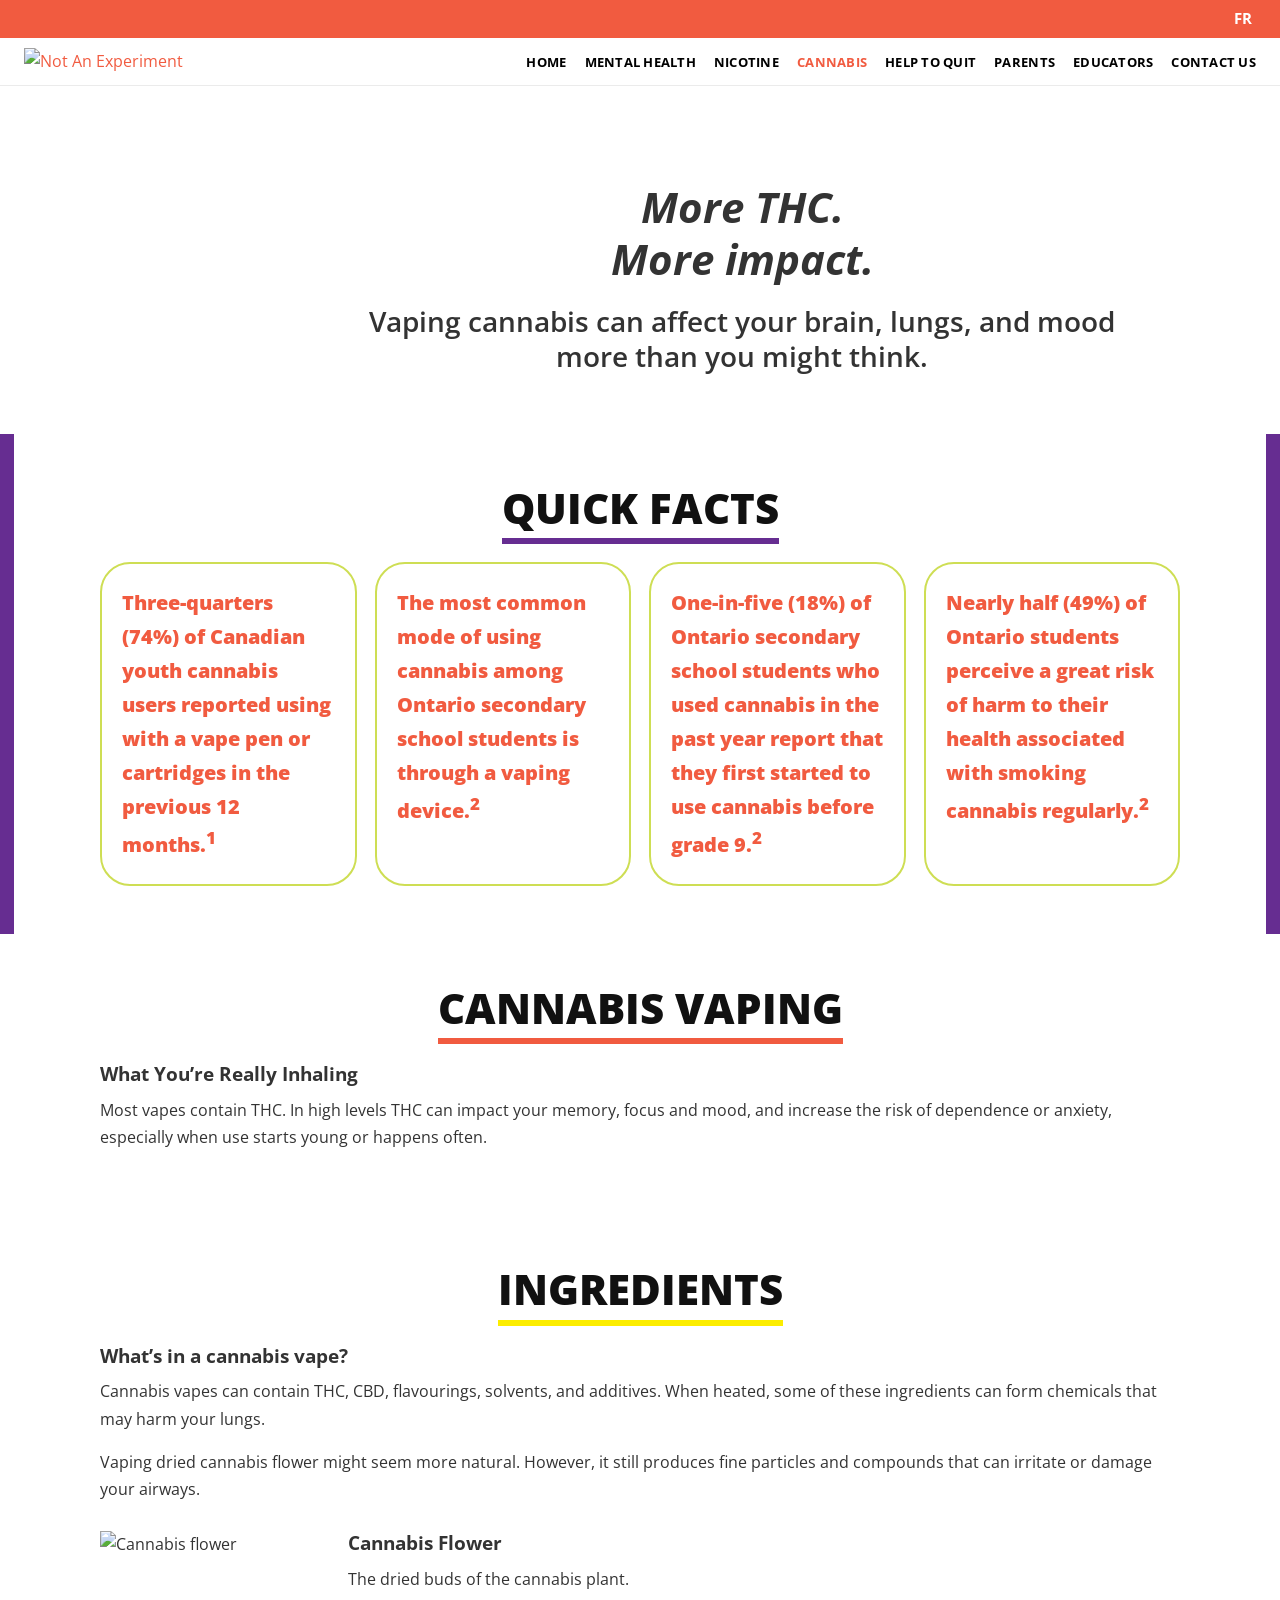
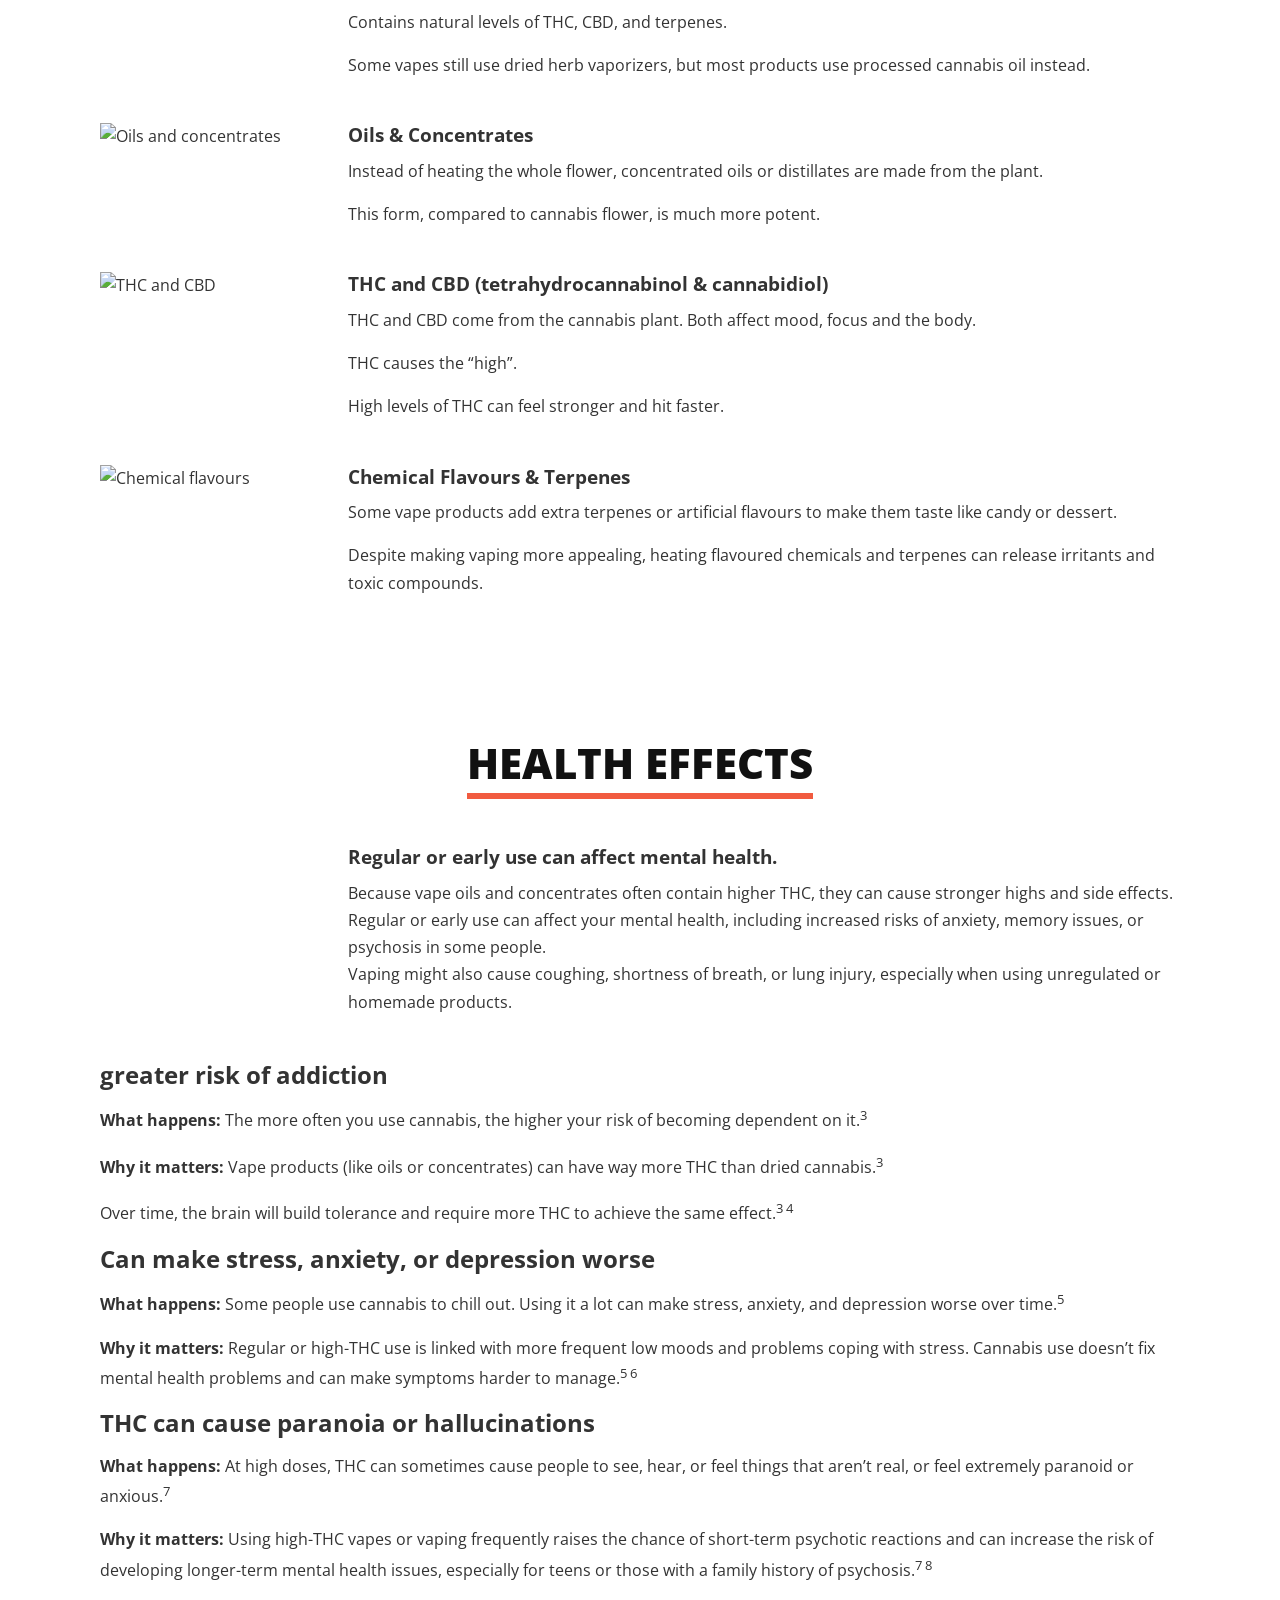
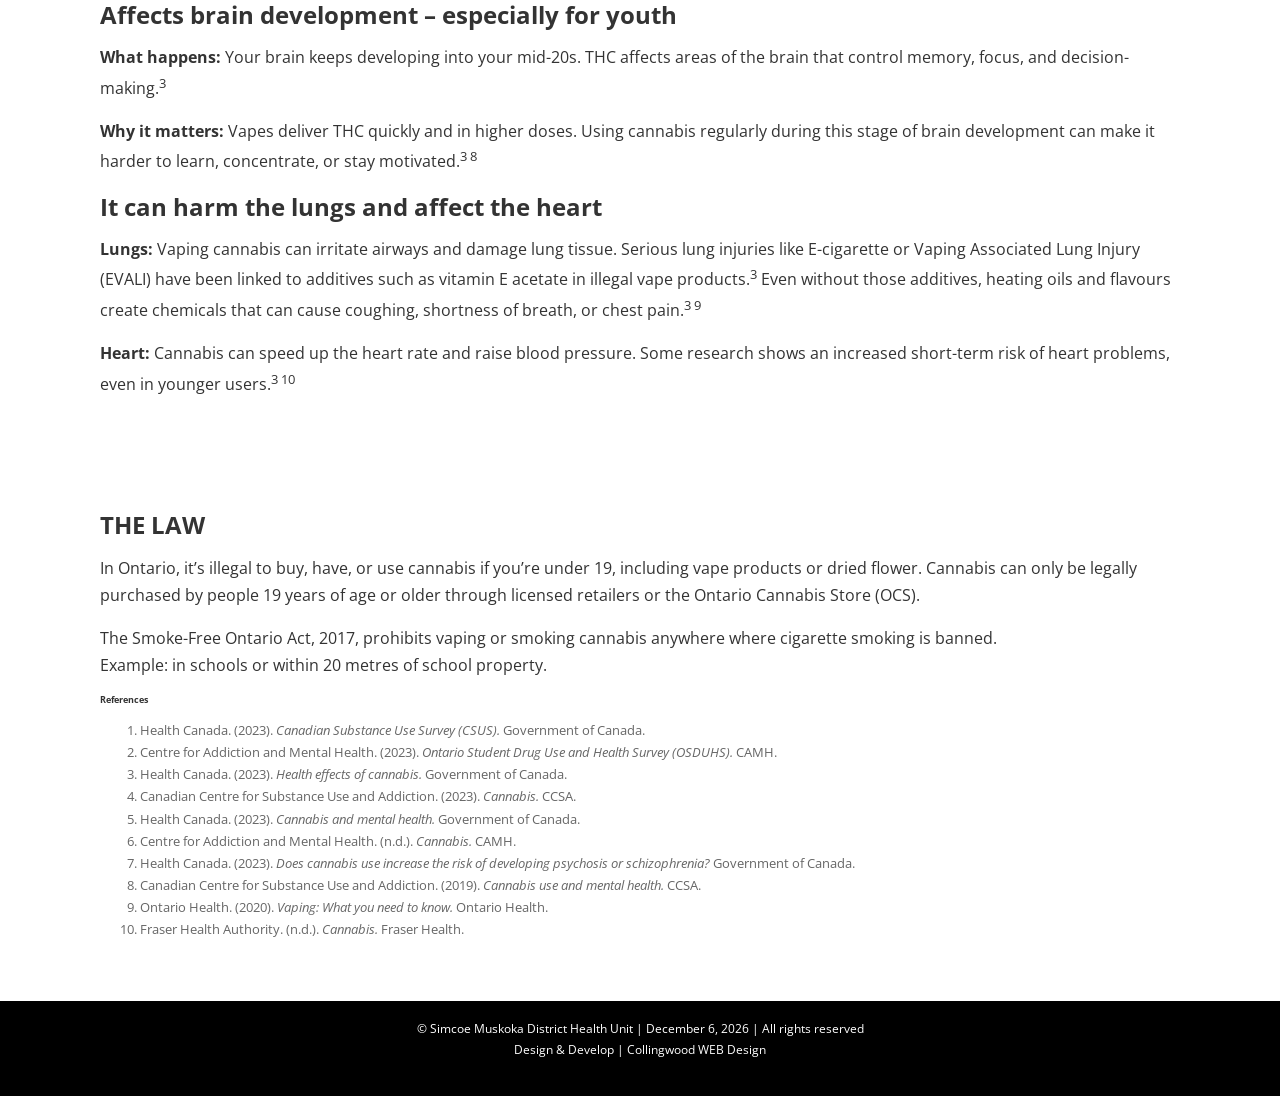
==== cannabis.html @ 6ac055ae "Recreate the Not An Experiment English site as static HTML and CSS. Keep the original copy, structur" ====
<!DOCTYPE html>
<html lang="en-CA">
<head>
  <meta charset="UTF-8">
  <meta name="viewport" content="width=device-width, initial-scale=1">
  <title>Cannabis | Not An Experiment</title>
  <link rel="icon" href="https://media.cwd-cdn.com/not-en-experiment-english/images/favicon.png">
  <link rel="preconnect" href="https://fonts.googleapis.com">
  <link rel="preconnect" href="https://fonts.gstatic.com" crossorigin>
  <link href="https://fonts.googleapis.com/css2?family=Open+Sans:ital,wght@0,400;0,600;0,700;0,800;1,700&display=swap" rel="stylesheet">
  <link rel="stylesheet" href="https://cdnjs.cloudflare.com/ajax/libs/font-awesome/6.5.2/css/all.min.css">
  <link rel="stylesheet" href="css/style.css">
</head>
<body>
  <div class="lang-bar"><a href="https://www.pasuneexperience.ca/" target="_blank" rel="noopener">FR</a></div>
  <header class="site-header">
    <div class="nav-row">
      <a class="logo" href="index.html"><img src="https://media.cwd-cdn.com/not-en-experiment-english/images/logo.png" alt="Not An Experiment"></a>
      <button class="nav-toggle" type="button" aria-label="Menu">☰</button>
      <ul class="nav">
        <li><a href="index.html">Home</a></li>
        <li><a href="mental-health.html">Mental Health</a></li>
        <li><a href="nicotine.html">Nicotine</a></li>
        <li><a class="is-active" href="cannabis.html">Cannabis</a></li>
        <li><a href="help-to-quit.html">Help to Quit</a></li>
        <li><a href="parents.html">Parents</a></li>
        <li><a href="educators.html">Educators</a></li>
        <li><a href="contact.html">Contact Us</a></li>
      </ul>
    </div>
  </header>
  <main>
    <section class="hero">
      <div class="wrap page-hero">
        <img src="https://media.cwd-cdn.com/not-en-experiment-english/images/cannabis-hero.png" alt="">
        <div>
          <h1>More THC.<br>More impact.</h1>
          <h2>Vaping cannabis can affect your brain, lungs, and mood more than you might think.</h2>
        </div>
      </div>
    </section>
    <section class="section section-border-purple">
      <div class="wrap">
        <div class="center"><h1 class="title-underline title-purple">Quick Facts</h1></div>
        <div class="facts">
          <article class="fact-card"><p>Three-quarters (74%) of Canadian youth cannabis users reported using with a vape pen or cartridges in the previous 12 months.<sup>1</sup></p></article>
          <article class="fact-card"><p>The most common mode of using cannabis among Ontario secondary school students is through a vaping device.<sup>2</sup></p></article>
          <article class="fact-card"><p>One-in-five (18%) of Ontario secondary school students who used cannabis in the past year report that they first started to use cannabis before grade 9.<sup>2</sup></p></article>
          <article class="fact-card"><p>Nearly half (49%) of Ontario students perceive a great risk of harm to their health associated with smoking cannabis regularly.<sup>2</sup></p></article>
        </div>
      </div>
    </section>
    <section class="section">
      <div class="wrap">
        <div class="center"><h1 class="title-underline title-orange">Cannabis Vaping</h1></div>
        <h3>What You’re Really Inhaling</h3>
        <p>Most vapes contain THC. In high levels THC can impact your memory, focus and mood, and increase the risk of dependence or anxiety, especially when use starts young or happens often.</p>
      </div>
    </section>
    <section class="section">
      <div class="wrap">
        <div class="center"><h1 class="title-underline title-yellow">Ingredients</h1></div>
        <h3>What’s in a cannabis vape?</h3>
        <p>Cannabis vapes can contain THC, CBD, flavourings, solvents, and additives. When heated, some of these ingredients can form chemicals that may harm your lungs.</p>
        <p>Vaping dried cannabis flower might seem more natural. However, it still produces fine particles and compounds that can irritate or damage your airways.</p>
        <div class="split">
          <img src="https://media.cwd-cdn.com/not-en-experiment-english/images/ingredients-flower.png" alt="Cannabis flower">
          <div>
            <h3>Cannabis Flower</h3>
            <p>The dried buds of the cannabis plant.</p>
            <p>Contains natural levels of THC, CBD, and terpenes.</p>
            <p>Some vapes still use dried herb vaporizers, but most products use processed cannabis oil instead.</p>
          </div>
        </div>
        <div class="split">
          <img src="https://media.cwd-cdn.com/not-en-experiment-english/images/ingredients-oils.png" alt="Oils and concentrates">
          <div>
            <h3>Oils &amp; Concentrates</h3>
            <p>Instead of heating the whole flower, concentrated oils or distillates are made from the plant.</p>
            <p>This form, compared to cannabis flower, is much more potent.</p>
          </div>
        </div>
        <div class="split">
          <img src="https://media.cwd-cdn.com/not-en-experiment-english/images/ingredients-thc-cbd.png" alt="THC and CBD">
          <div>
            <h3>THC and CBD (tetrahydrocannabinol &amp; cannabidiol)</h3>
            <p>THC and CBD come from the cannabis plant. Both affect mood, focus and the body.</p>
            <p>THC causes the “high”.</p>
            <p>High levels of THC can feel stronger and hit faster.</p>
          </div>
        </div>
        <div class="split">
          <img src="https://media.cwd-cdn.com/not-en-experiment-english/images/ingredients-flavours.png" alt="Chemical flavours">
          <div>
            <h3>Chemical Flavours &amp; Terpenes</h3>
            <p>Some vape products add extra terpenes or artificial flavours to make them taste like candy or dessert.</p>
            <p>Despite making vaping more appealing, heating flavoured chemicals and terpenes can release irritants and toxic compounds.</p>
          </div>
        </div>
      </div>
    </section>
    <section class="section">
      <div class="wrap">
        <div class="center"><h1 class="title-underline title-orange">Health Effects</h1></div>
        <div class="split">
          <img src="https://media.cwd-cdn.com/not-en-experiment-english/images/health-effects.png" alt="">
          <div>
            <h3>Regular or early use can affect mental health.</h3>
            <p>Because vape oils and concentrates often contain higher THC, they can cause stronger highs and side effects. Regular or early use can affect your mental health, including increased risks of anxiety, memory issues, or psychosis in some people.<br>Vaping might also cause coughing, shortness of breath, or lung injury, especially when using unregulated or homemade products.</p>
          </div>
        </div>
        <h1>greater risk of addiction</h1>
        <p><strong>What happens:</strong> The more often you use cannabis, the higher your risk of becoming dependent on it.<sup>3</sup></p>
        <p><strong>Why it matters:</strong> Vape products (like oils or concentrates) can have way more THC than dried cannabis.<sup>3</sup></p>
        <p>Over time, the brain will build tolerance and require more THC to achieve the same effect.<sup>3 4</sup></p>
        <h1>Can make stress, anxiety, or depression worse</h1>
        <p><strong>What happens:</strong> Some people use cannabis to chill out. Using it a lot can make stress, anxiety, and depression worse over time.<sup>5</sup></p>
        <p><strong>Why it matters:</strong> Regular or high-THC use is linked with more frequent low moods and problems coping with stress. Cannabis use doesn’t fix mental health problems and can make symptoms harder to manage.<sup>5 6</sup></p>
        <h1>THC can cause paranoia or hallucinations</h1>
        <p><strong>What happens:</strong> At high doses, THC can sometimes cause people to see, hear, or feel things that aren’t real, or feel extremely paranoid or anxious.<sup>7</sup></p>
        <p><strong>Why it matters:</strong> Using high-THC vapes or vaping frequently raises the chance of short-term psychotic reactions and can increase the risk of developing longer-term mental health issues, especially for teens or those with a family history of psychosis.<sup>7 8</sup></p>
        <h1>Affects brain development – especially for youth</h1>
        <p><strong>What happens:</strong> Your brain keeps developing into your mid-20s. THC affects areas of the brain that control memory, focus, and decision-making.<sup>3</sup></p>
        <p><strong>Why it matters:</strong> Vapes deliver THC quickly and in higher doses. Using cannabis regularly during this stage of brain development can make it harder to learn, concentrate, or stay motivated.<sup>3 8</sup></p>
        <h1>It can harm the lungs and affect the heart</h1>
        <p><strong>Lungs:</strong> Vaping cannabis can irritate airways and damage lung tissue. Serious lung injuries like E-cigarette or Vaping Associated Lung Injury (EVALI) have been linked to additives such as vitamin E acetate in illegal vape products.<sup>3</sup> Even without those additives, heating oils and flavours create chemicals that can cause coughing, shortness of breath, or chest pain.<sup>3 9</sup></p>
        <p><strong>Heart:</strong> Cannabis can speed up the heart rate and raise blood pressure. Some research shows an increased short-term risk of heart problems, even in younger users.<sup>3 10</sup></p>
      </div>
    </section>
    <section class="section">
      <div class="wrap">
        <h1>THE LAW</h1>
        <p>In Ontario, it’s illegal to buy, have, or use cannabis if you’re under 19, including vape products or dried flower. Cannabis can only be legally purchased by people 19 years of age or older through licensed retailers or the Ontario Cannabis Store (OCS).</p>
        <p>The Smoke-Free Ontario Act, 2017, prohibits vaping or smoking cannabis anywhere where cigarette smoking is banned.<br>Example: in schools or within 20 metres of school property.</p>
        <div class="refs">
          <h6>References</h6>
          <ol>
            <li>Health Canada. (2023). <em>Canadian Substance Use Survey (CSUS).</em> Government of Canada.</li>
            <li>Centre for Addiction and Mental Health. (2023). <em>Ontario Student Drug Use and Health Survey (OSDUHS).</em> CAMH.</li>
            <li>Health Canada. (2023). <em>Health effects of cannabis.</em> Government of Canada.</li>
            <li>Canadian Centre for Substance Use and Addiction. (2023). <em>Cannabis.</em> CCSA.</li>
            <li>Health Canada. (2023). <em>Cannabis and mental health.</em> Government of Canada.</li>
            <li>Centre for Addiction and Mental Health. (n.d.). <em>Cannabis.</em> CAMH.</li>
            <li>Health Canada. (2023). <em>Does cannabis use increase the risk of developing psychosis or schizophrenia?</em> Government of Canada.</li>
            <li>Canadian Centre for Substance Use and Addiction. (2019). <em>Cannabis use and mental health.</em> CCSA.</li>
            <li>Ontario Health. (2020). <em>Vaping: What you need to know.</em> Ontario Health.</li>
            <li>Fraser Health Authority. (n.d.). <em>Cannabis.</em> Fraser Health.</li>
          </ol>
        </div>
      </div>
    </section>
  </main>
  <footer class="site-footer">
    © Simcoe Muskoka District Health Unit | <span id="footer-date"></span> | All rights reserved
    <p>Design &amp; Develop | <a href="https://www.collingwoodwebdesign.com/" target="_blank" rel="noopener">Collingwood WEB Design</a></p>
  </footer>
  <script src="js/site.js"></script>
</body>
</html>
---- css/style.css ----
:root {
  --orange: #f15b40;
  --orange-2: #f06724;
  --cyan: #59c9e6;
  --purple: #662d91;
  --lime: #cede54;
  --yellow: #fced00;
  --red: #ef4036;
  --black: #000;
  --white: #fff;
  --text: #333;
  --muted: #666;
  --cdn: "https://media.cwd-cdn.com/not-en-experiment-english";
}

*,
*::before,
*::after {
  box-sizing: border-box;
}

html {
  scroll-behavior: smooth;
}

body {
  margin: 0;
  font-family: "Open Sans", Helvetica, Arial, sans-serif;
  font-size: 16px;
  line-height: 1.7;
  color: var(--text);
  background: var(--white);
  -webkit-font-smoothing: antialiased;
}

img {
  max-width: 100%;
  height: auto;
  display: block;
}

a {
  color: var(--orange);
  text-decoration: none;
}

a:hover {
  text-decoration: underline;
}

h1,
h2,
h3,
h4,
h5,
h6 {
  font-family: "Open Sans", Helvetica, Arial, sans-serif;
  font-weight: 700;
  line-height: 1.25;
  color: #333;
  margin: 0 0 0.6em;
}

p {
  margin: 0 0 1em;
}

ul {
  margin: 0 0 1em;
  padding-left: 1.2em;
}

.wrap {
  width: min(1080px, calc(100% - 40px));
  margin: 0 auto;
}

.wrap-wide {
  width: min(1200px, calc(100% - 40px));
  margin: 0 auto;
}

/* Header */
.lang-bar {
  background: var(--orange);
  color: var(--white);
  text-align: right;
  padding: 6px 28px;
  font-weight: 700;
  font-size: 15px;
}

.lang-bar a {
  color: var(--white);
  text-decoration: none;
}

.site-header {
  position: sticky;
  top: 0;
  z-index: 100;
  background: var(--white);
  box-shadow: 0 1px 0 rgba(0, 0, 0, 0.08);
}

.nav-row {
  display: flex;
  align-items: center;
  justify-content: space-between;
  gap: 20px;
  padding: 10px 24px;
}

.logo img {
  width: 220px;
  height: auto;
}

.nav {
  display: flex;
  flex-wrap: wrap;
  justify-content: flex-end;
  gap: 6px 18px;
  list-style: none;
  margin: 0;
  padding: 0;
}

.nav a {
  color: #000;
  font-weight: 700;
  font-size: 13px;
  letter-spacing: 0.02em;
  text-transform: uppercase;
  text-decoration: none;
}

.nav a:hover,
.nav a.is-active {
  color: var(--orange);
  text-decoration: none;
}

.nav-toggle {
  display: none;
  background: none;
  border: 0;
  font-size: 32px;
  line-height: 1;
  cursor: pointer;
  color: #000;
}

/* Sections */
.section {
  padding: 48px 0;
}

.section-border-cyan {
  border-left: 14px solid var(--cyan);
  border-right: 14px solid var(--cyan);
}

.section-border-orange {
  border-left: 14px solid var(--orange);
  border-right: 14px solid var(--orange);
}

.section-border-purple {
  border-left: 14px solid var(--purple);
  border-right: 14px solid var(--purple);
}

.section-border-lime {
  border-left: 14px solid var(--lime);
  border-right: 14px solid var(--lime);
}

.hero {
  text-align: center;
  padding: 56px 20px 40px;
}

.hero h1 {
  font-size: clamp(28px, 4vw, 42px);
  font-weight: 700;
  font-style: italic;
  max-width: 900px;
  margin: 0 auto 18px;
}

.hero h2,
.hero .lede {
  font-size: clamp(18px, 2.4vw, 28px);
  font-weight: 600;
  max-width: 820px;
  margin: 0 auto;
}

.title-underline {
  display: inline-block;
  position: relative;
  font-size: clamp(28px, 4vw, 42px);
  font-weight: 800;
  text-transform: uppercase;
  text-align: center;
  margin: 0 auto 18px;
}

.title-underline::after {
  content: "";
  display: block;
  height: 6px;
  width: 100%;
  margin-top: 4px;
  background: currentColor;
}

.title-cyan { color: #111; }
.title-cyan::after { background: var(--cyan); }
.title-orange { color: #111; }
.title-orange::after { background: var(--orange); }
.title-yellow { color: #111; }
.title-yellow::after { background: var(--yellow); }
.title-purple { color: #111; }
.title-purple::after { background: var(--purple); }
.title-lime { color: #111; }
.title-lime::after { background: var(--lime); }

.center { text-align: center; }
.center-block { margin-left: auto; margin-right: auto; }

.icon-heading {
  display: flex;
  flex-direction: column;
  align-items: center;
  gap: 8px;
  margin-bottom: 16px;
}

.icon-heading img {
  width: 95px;
}

/* Grids */
.grid-2 {
  display: grid;
  grid-template-columns: 1fr 1fr;
  gap: 36px;
  align-items: start;
}

.grid-3 {
  display: grid;
  grid-template-columns: repeat(3, 1fr);
  gap: 24px;
}

.grid-4 {
  display: grid;
  grid-template-columns: repeat(4, 1fr);
  gap: 18px;
}

.facts {
  display: grid;
  grid-template-columns: repeat(auto-fit, minmax(220px, 1fr));
  gap: 18px;
}

.fact-card {
  border: 2px solid var(--lime);
  border-radius: 30px;
  padding: 22px 20px;
  background: var(--white);
}

.fact-card p {
  font-weight: 800;
  font-size: 20px;
  color: var(--orange);
  margin: 0;
  text-align: left;
}

/* Calculator */
.calc {
  background: #fafafa;
  border: 1px solid #eee;
  padding: 20px;
}

.calc label {
  display: block;
  font-size: 13px;
  font-weight: 700;
  letter-spacing: 0.03em;
  margin: 14px 0 6px;
}

.calc .radios {
  display: flex;
  gap: 18px;
  flex-wrap: wrap;
  margin-bottom: 8px;
}

.calc .radios label {
  display: inline-flex;
  align-items: center;
  gap: 8px;
  font-weight: 700;
  margin: 0;
  cursor: pointer;
  color: var(--orange-2);
}

.calc input[type="number"],
.calc input[type="text"] {
  width: 100%;
  border: 0;
  border-bottom: 2px solid #ccc;
  background: transparent;
  padding: 8px 4px;
  font: inherit;
}

.calc input[type="number"]:focus,
.calc input[type="text"]:focus {
  outline: none;
  border-bottom-color: var(--orange-2);
}

.input-affix {
  display: flex;
  align-items: center;
  gap: 8px;
}

.input-affix span {
  font-weight: 700;
  color: #888;
}

.calc-group.hidden { display: none; }

.calc .result {
  font-weight: 700;
}

/* Industry / check lists */
.check-list {
  list-style: none;
  padding: 0;
}

.check-list li {
  position: relative;
  padding-left: 34px;
  margin-bottom: 14px;
}

.check-list li::before {
  content: "\f058";
  font-family: "Font Awesome 6 Free";
  font-weight: 900;
  color: var(--orange);
  position: absolute;
  left: 0;
  top: 2px;
}

.check-cyan li::before { color: var(--cyan); }
.check-purple li::before { color: var(--purple); }

.tactic-grid img {
  margin: 0 auto 8px;
  border-radius: 8px;
}

.tactic-grid h3 {
  text-align: center;
  text-transform: lowercase;
  font-size: 16px;
}

/* Safe / icons */
.icon-cols {
  display: grid;
  grid-template-columns: repeat(3, 1fr);
  gap: 16px;
  text-align: center;
}

.icon-cols i {
  font-size: 42px;
  color: var(--orange);
  display: block;
  margin-bottom: 10px;
}

.warning-box {
  text-align: center;
  padding: 24px 12px;
}

.btn {
  display: inline-block;
  background: var(--orange);
  color: var(--white);
  font-weight: 700;
  text-transform: lowercase;
  padding: 10px 28px;
  border-radius: 3px;
  border: 0;
  cursor: pointer;
  text-decoration: none;
}

.btn:hover {
  opacity: 0.9;
  text-decoration: none;
  color: var(--white);
}

.btn-row {
  display: flex;
  gap: 16px;
  justify-content: center;
  flex-wrap: wrap;
  margin-top: 16px;
}

/* Hover image cards */
.hover-card {
  position: relative;
  overflow: hidden;
}

.hover-card img {
  width: 100%;
}

.hover-card .hover {
  position: absolute;
  inset: 0;
  opacity: 0;
  transition: opacity 0.25s ease;
}

.hover-card:hover .hover {
  opacity: 1;
}

/* Split media */
.split {
  display: grid;
  grid-template-columns: 220px 1fr;
  gap: 28px;
  align-items: start;
  margin: 28px 0;
}

.split img {
  width: 100%;
}

.side-img {
  max-width: 240px;
  margin: 0 auto;
}

.refs {
  font-size: 13px;
  color: var(--muted);
}

.refs h5 {
  font-size: 14px;
  letter-spacing: 0.04em;
}

.smoke {
  background: #111 url("https://media.cwd-cdn.com/not-en-experiment-english/images/smoke-bg.png") center bottom / contain no-repeat;
  color: var(--white);
}

.smoke h1,
.smoke h2,
.smoke p,
.smoke label,
.smoke li {
  color: var(--white);
}

.q-list {
  list-style: none;
  padding: 0;
  font-size: 22px;
  font-weight: 700;
}

.q-list li {
  margin: 0 0 14px;
}

.q-list i {
  color: var(--cyan);
  margin-right: 10px;
}

.legend {
  display: flex;
  gap: 18px;
  flex-wrap: wrap;
  justify-content: center;
  font-weight: 700;
}

.tag {
  display: inline-block;
  padding: 4px 10px;
  border-radius: 4px;
  font-size: 13px;
}

.tag-n { background: var(--cyan); color: #111; }
.tag-c { background: var(--purple); color: var(--white); }
.tag-g { background: var(--orange); color: var(--white); }

.resource {
  margin: 28px 0 36px;
}

.resource h3 {
  margin-bottom: 8px;
}

.resource ul {
  list-style: disc;
}

/* Forms */
.contact-form {
  max-width: 640px;
  margin: 0 auto;
}

.contact-form label {
  display: block;
  font-weight: 700;
  margin: 14px 0 6px;
}

.contact-form input,
.contact-form textarea {
  width: 100%;
  border: 1px solid #bbb;
  padding: 10px;
  font: inherit;
}

.contact-form textarea {
  min-height: 140px;
}

.contact-form .name-row {
  display: grid;
  grid-template-columns: 1fr 1fr;
  gap: 16px;
}

.hp {
  position: absolute;
  left: -9999px;
}

.form-note {
  margin-top: 16px;
  font-weight: 700;
  color: var(--orange);
}

/* Footer */
.escape {
  text-align: center;
  padding: 40px 20px 0;
}

.escape h3 {
  margin: 0;
  font-weight: 700;
}

.escape h2 {
  margin: 0 0 12px;
  font-size: 36px;
  letter-spacing: 0.02em;
}

.escape img {
  margin: 0 auto;
}

.site-footer {
  background: var(--black);
  color: var(--white);
  text-align: center;
  padding: 18px 16px 24px;
  font-size: 12px;
}

.site-footer a {
  color: var(--white);
}

/* Page heroes with side art */
.page-hero {
  display: grid;
  grid-template-columns: 180px 1fr;
  gap: 24px;
  align-items: center;
  padding: 40px 0 20px;
}

.page-hero img {
  max-width: 180px;
  margin: 0 auto;
}

@media (max-width: 980px) {
  .grid-2,
  .grid-3,
  .grid-4,
  .icon-cols,
  .split,
  .page-hero,
  .contact-form .name-row {
    grid-template-columns: 1fr;
  }

  .nav-toggle { display: block; }

  .nav {
    display: none;
    flex-direction: column;
    width: 100%;
    padding: 12px 0 18px;
  }

  .nav.is-open { display: flex; }

  .nav-row {
    flex-wrap: wrap;
  }
}

@media (max-width: 767px) {
  .hero { padding: 36px 16px 24px; }
  .section { padding: 32px 0; }
  .facts { grid-template-columns: 1fr; }
}
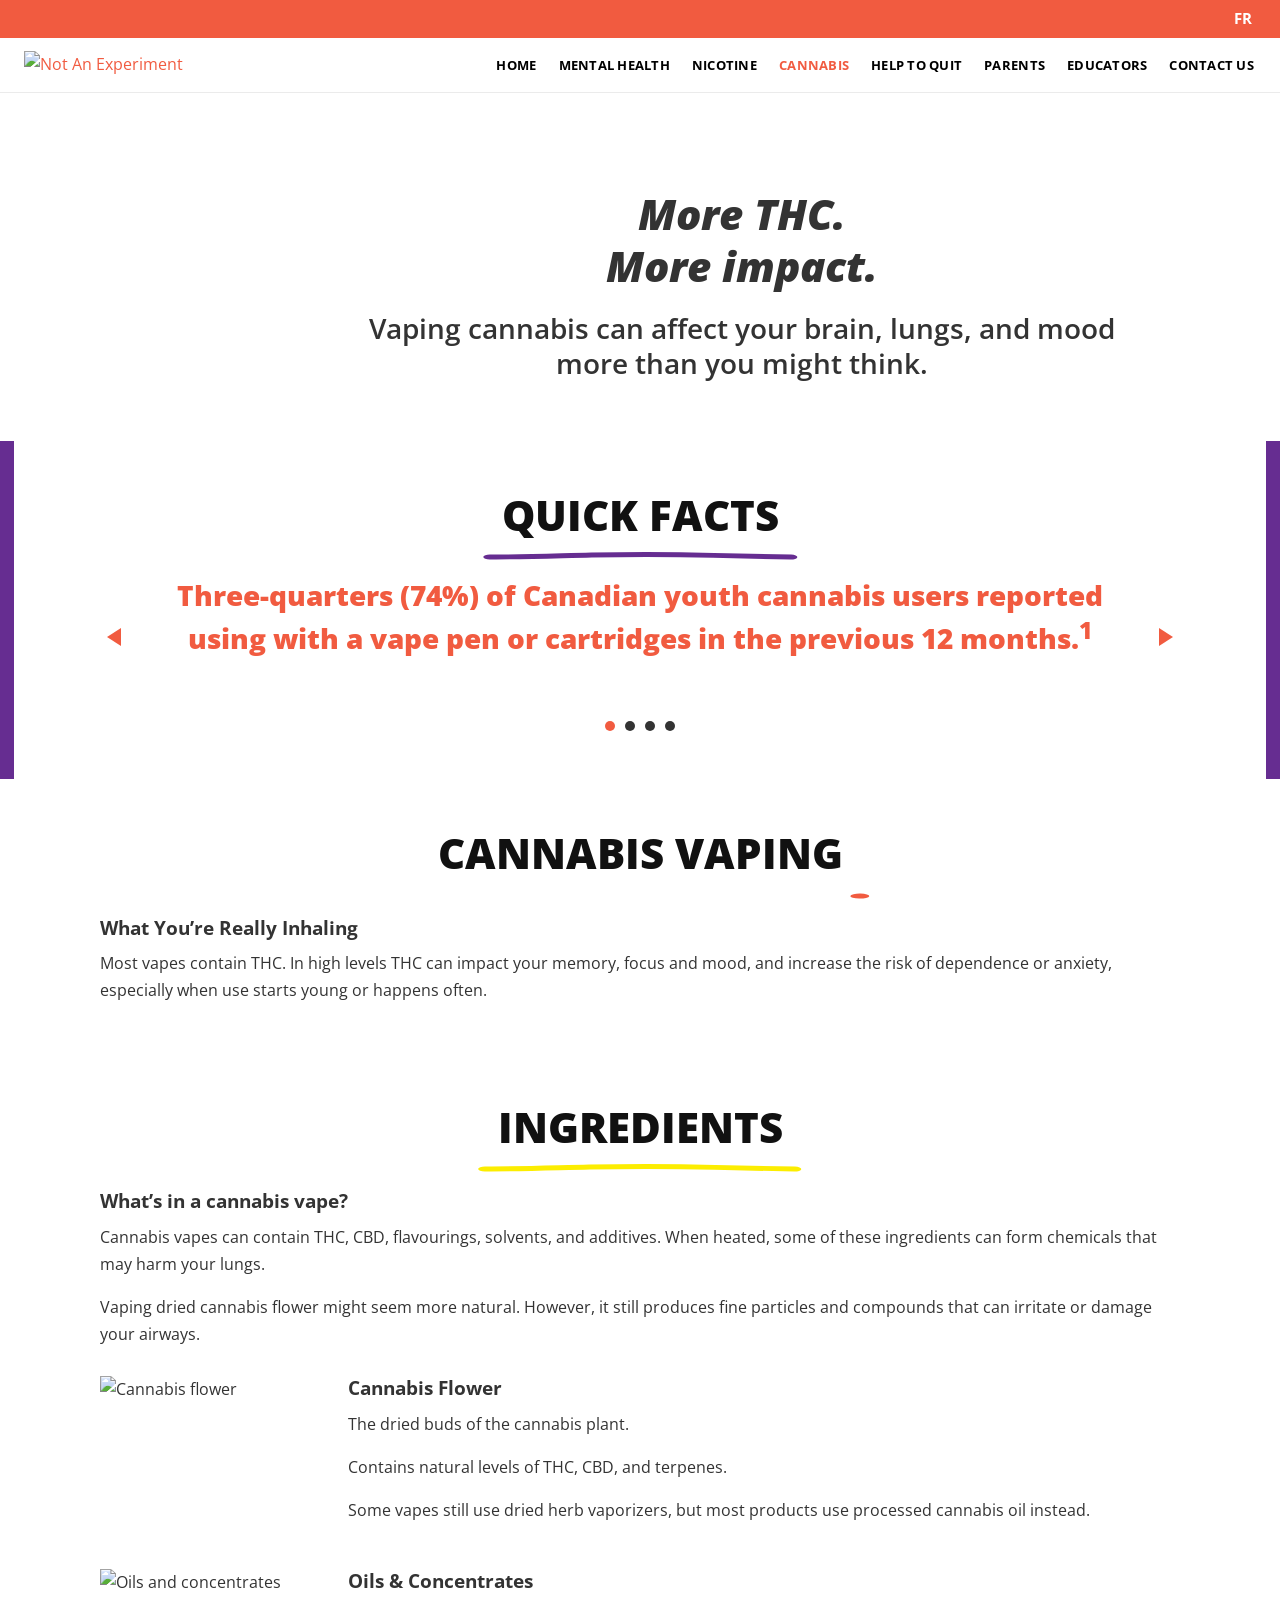
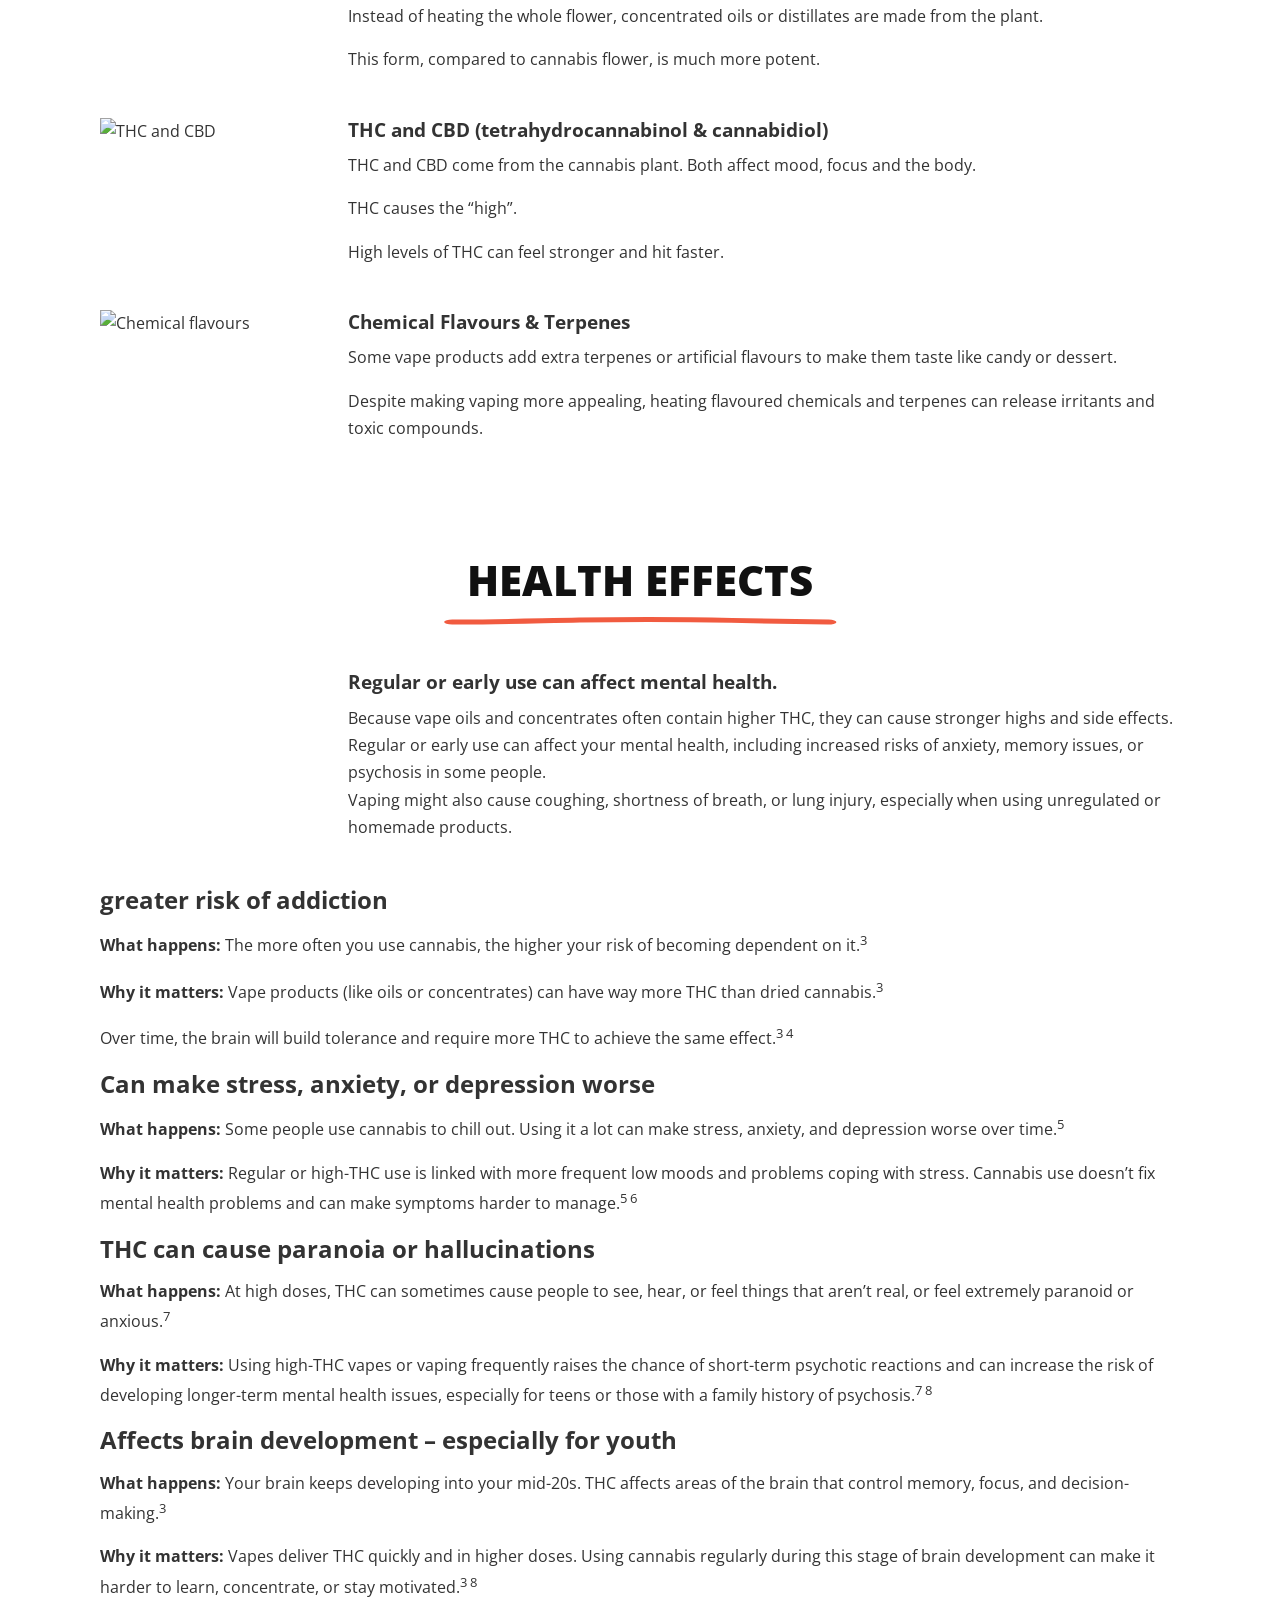
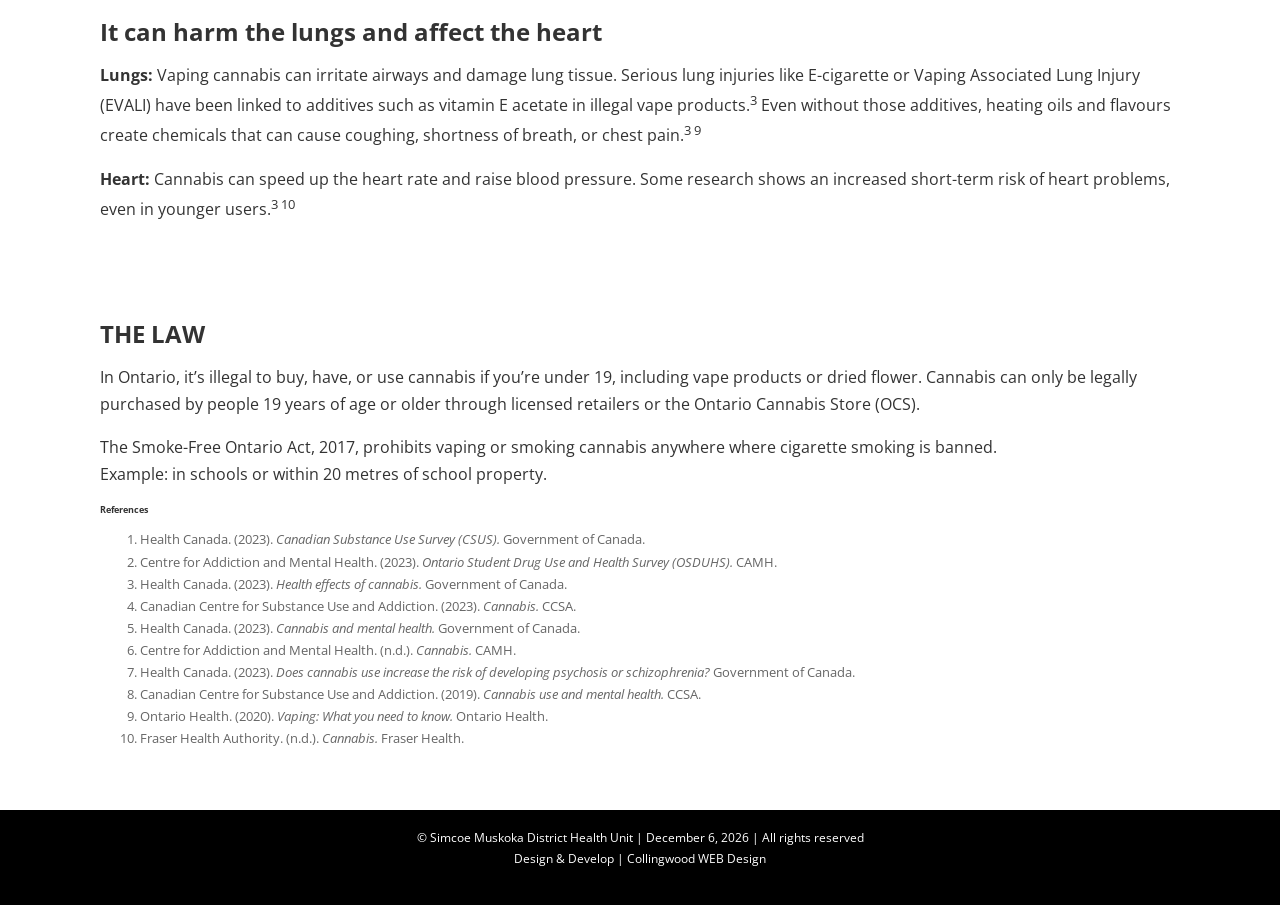
==== commit f201bb2b: "Update the client preview with working nav, layout polish, and the Escape footer clouds. Co-authored" ====
--- a/cannabis.html
+++ b/cannabis.html
@@ -16,7 +16,8 @@
   <header class="site-header">
     <div class="nav-row">
       <a class="logo" href="index.html"><img src="https://media.cwd-cdn.com/not-en-experiment-english/images/logo.png" alt="Not An Experiment"></a>
-      <button class="nav-toggle" type="button" aria-label="Menu">☰</button>
+      <input class="nav-open" id="nav-open" type="checkbox">
+      <label class="nav-toggle" for="nav-open" aria-label="Open menu">☰</label>
       <ul class="nav">
         <li><a href="index.html">Home</a></li>
         <li><a href="mental-health.html">Mental Health</a></li>
@@ -42,11 +43,16 @@
     <section class="section section-border-purple">
       <div class="wrap">
         <div class="center"><h1 class="title-underline title-purple">Quick Facts</h1></div>
-        <div class="facts">
-          <article class="fact-card"><p>Three-quarters (74%) of Canadian youth cannabis users reported using with a vape pen or cartridges in the previous 12 months.<sup>1</sup></p></article>
-          <article class="fact-card"><p>The most common mode of using cannabis among Ontario secondary school students is through a vaping device.<sup>2</sup></p></article>
-          <article class="fact-card"><p>One-in-five (18%) of Ontario secondary school students who used cannabis in the past year report that they first started to use cannabis before grade 9.<sup>2</sup></p></article>
-          <article class="fact-card"><p>Nearly half (49%) of Ontario students perceive a great risk of harm to their health associated with smoking cannabis regularly.<sup>2</sup></p></article>
+        <div class="facts-carousel" data-loop="true">
+          <button class="facts-arrow facts-prev" type="button" aria-label="Previous fact"></button>
+          <div class="facts-viewport">
+            <div class="facts-slide is-active"><p>Three-quarters (74%) of Canadian youth cannabis users reported using with a vape pen or cartridges in the previous 12 months.<sup>1</sup></p></div>
+            <div class="facts-slide"><p>The most common mode of using cannabis among Ontario secondary school students is through a vaping device.<sup>2</sup></p></div>
+            <div class="facts-slide"><p>One-in-five (18%) of Ontario secondary school students who used cannabis in the past year report that they first started to use cannabis before grade 9.<sup>2</sup></p></div>
+            <div class="facts-slide"><p>Nearly half (49%) of Ontario students perceive a great risk of harm to their health associated with smoking cannabis regularly.<sup>2</sup></p></div>
+          </div>
+          <button class="facts-arrow facts-next" type="button" aria-label="Next fact"></button>
+          <div class="facts-dots" role="tablist" aria-label="Quick facts"></div>
         </div>
       </div>
     </section>
--- a/css/style.css
+++ b/css/style.css
@@ -11,6 +11,7 @@
   --text: #333;
   --muted: #666;
   --cdn: "https://media.cwd-cdn.com/not-en-experiment-english";
+  --side-stripe: 14px;
 }
 
 *,
@@ -98,9 +99,10 @@
 .site-header {
   position: sticky;
   top: 0;
-  z-index: 100;
+  z-index: 99999;
   background: var(--white);
   box-shadow: 0 1px 0 rgba(0, 0, 0, 0.08);
+  pointer-events: auto;
 }
 
 .nav-row {
@@ -109,11 +111,26 @@
   justify-content: space-between;
   gap: 20px;
   padding: 10px 24px;
+  position: relative;
+}
+
+.logo {
+  flex: 0 0 auto;
+  position: relative;
+  z-index: 2;
 }
 
 .logo img {
   width: 220px;
   height: auto;
+}
+
+.nav-open {
+  position: absolute;
+  width: 1px;
+  height: 1px;
+  opacity: 0;
+  pointer-events: none;
 }
 
 .nav {
@@ -124,15 +141,21 @@
   list-style: none;
   margin: 0;
   padding: 0;
+  position: relative;
+  z-index: 2;
 }
 
 .nav a {
+  display: inline-block;
   color: #000;
   font-weight: 700;
   font-size: 13px;
   letter-spacing: 0.02em;
   text-transform: uppercase;
   text-decoration: none;
+  padding: 6px 2px;
+  cursor: pointer;
+  pointer-events: auto;
 }
 
 .nav a:hover,
@@ -149,6 +172,9 @@
   line-height: 1;
   cursor: pointer;
   color: #000;
+  position: relative;
+  z-index: 3;
+  pointer-events: auto;
 }
 
 /* Sections */
@@ -156,24 +182,41 @@
   padding: 48px 0;
 }
 
+.section > .wrap > :first-child {
+  margin-top: 0;
+}
+
+.section > .wrap > :last-child {
+  margin-bottom: 0;
+}
+
+.section:has(+ .escape) {
+  padding-bottom: 16px;
+}
+
 .section-border-cyan {
-  border-left: 14px solid var(--cyan);
-  border-right: 14px solid var(--cyan);
+  border-left: var(--side-stripe) solid var(--cyan);
+  border-right: var(--side-stripe) solid var(--cyan);
 }
 
 .section-border-orange {
-  border-left: 14px solid var(--orange);
-  border-right: 14px solid var(--orange);
+  border-left: var(--side-stripe) solid var(--orange);
+  border-right: var(--side-stripe) solid var(--orange);
 }
 
 .section-border-purple {
-  border-left: 14px solid var(--purple);
-  border-right: 14px solid var(--purple);
+  border-left: var(--side-stripe) solid var(--purple);
+  border-right: var(--side-stripe) solid var(--purple);
 }
 
 .section-border-lime {
-  border-left: 14px solid var(--lime);
-  border-right: 14px solid var(--lime);
+  border-left: var(--side-stripe) solid var(--lime);
+  border-right: var(--side-stripe) solid var(--lime);
+}
+
+.section-border-yellow {
+  border-left: var(--side-stripe) solid var(--yellow);
+  border-right: var(--side-stripe) solid var(--yellow);
 }
 
 .hero {
@@ -181,12 +224,37 @@
   padding: 56px 20px 40px;
 }
 
+.hero-home {
+  background-color: #28282c;
+  padding: 50px 0 0;
+  border-left: var(--side-stripe) solid var(--black);
+  border-right: var(--side-stripe) solid var(--black);
+}
+
+.hero-home::after {
+  content: "";
+  display: block;
+  width: 100%;
+  aspect-ratio: 2560 / 145;
+  min-height: 56px;
+  margin-top: 36px;
+  background-color: #28282c;
+  background-image: url("https://media.cwd-cdn.com/not-en-experiment-english/images/hero-smoke.png");
+  background-repeat: no-repeat;
+  background-position: center bottom;
+  background-size: cover;
+}
+
 .hero h1 {
   font-size: clamp(28px, 4vw, 42px);
-  font-weight: 700;
+  font-weight: 800;
   font-style: italic;
   max-width: 900px;
   margin: 0 auto 18px;
+}
+
+.hero-home h1 {
+  color: #fced00;
 }
 
 .hero h2,
@@ -197,6 +265,14 @@
   margin: 0 auto;
 }
 
+.hero-home h2 {
+  color: #fff;
+  text-transform: uppercase;
+  font-size: 24px;
+  font-weight: 800;
+  line-height: 1.3;
+}
+
 .title-underline {
   display: inline-block;
   position: relative;
@@ -204,38 +280,85 @@
   font-weight: 800;
   text-transform: uppercase;
   text-align: center;
-  margin: 0 auto 18px;
-}
-
-.title-underline::after {
-  content: "";
+  margin: 0 auto 16px;
+}
+
+.title-cyan,
+.title-orange,
+.title-yellow,
+.title-purple,
+.title-lime {
+  color: #111;
+}
+
+.title-underline .title-mark {
   display: block;
-  height: 6px;
-  width: 100%;
-  margin-top: 4px;
-  background: currentColor;
-}
-
-.title-cyan { color: #111; }
-.title-cyan::after { background: var(--cyan); }
-.title-orange { color: #111; }
-.title-orange::after { background: var(--orange); }
-.title-yellow { color: #111; }
-.title-yellow::after { background: var(--yellow); }
-.title-purple { color: #111; }
-.title-purple::after { background: var(--purple); }
-.title-lime { color: #111; }
-.title-lime::after { background: var(--lime); }
+  width: 110%;
+  height: 14px;
+  margin: 6px -5% 0;
+  overflow: visible;
+  pointer-events: none;
+}
+
+.title-underline .title-mark path {
+  fill: none;
+  stroke-linecap: round;
+  stroke-linejoin: round;
+  stroke-width: 4.25;
+  stroke-dasharray: 1;
+  stroke-dashoffset: 1;
+}
+
+.title-underline.is-marked .title-mark path {
+  animation: draw-underscore 2.4s cubic-bezier(0.33, 0.12, 0.25, 1) 0.2s forwards;
+}
+
+.title-cyan .title-mark path { stroke: var(--cyan); }
+.title-orange .title-mark path { stroke: var(--orange); }
+.title-yellow .title-mark path { stroke: var(--yellow); }
+.title-purple .title-mark path { stroke: var(--purple); }
+.title-lime .title-mark path { stroke: var(--lime); }
+
+@keyframes draw-underscore {
+  to { stroke-dashoffset: 0; }
+}
+
+@media (prefers-reduced-motion: reduce) {
+  .title-underline .title-mark path {
+    stroke-dashoffset: 0;
+    animation: none;
+  }
+}
 
 .center { text-align: center; }
 .center-block { margin-left: auto; margin-right: auto; }
+
+.section-note {
+  margin: 16px 0 0;
+}
+
+.process-steps {
+  list-style-position: inside;
+  text-align: center;
+  padding: 0;
+  margin: 18px 0 0;
+  color: #666;
+}
+
+.process-steps li {
+  margin: 0 0 0.35em;
+}
+
+.process-steps li:last-child {
+  margin-bottom: 0;
+}
 
 .icon-heading {
   display: flex;
   flex-direction: column;
   align-items: center;
   gap: 8px;
-  margin-bottom: 16px;
+  margin: 0 0 8px;
 }
 
 .icon-heading img {
@@ -262,90 +385,277 @@
   gap: 18px;
 }
 
-.facts {
+.facts-carousel {
   display: grid;
-  grid-template-columns: repeat(auto-fit, minmax(220px, 1fr));
-  gap: 18px;
-}
-
-.fact-card {
-  border: 2px solid var(--lime);
-  border-radius: 30px;
-  padding: 22px 20px;
-  background: var(--white);
-}
-
-.fact-card p {
-  font-weight: 800;
-  font-size: 20px;
+  grid-template-columns: 36px minmax(0, 1fr) 36px;
+  grid-template-areas:
+    "prev slide next"
+    "dots dots dots";
+  align-items: center;
+  column-gap: 16px;
+  row-gap: 24px;
+  width: 100%;
+  max-width: none;
+  margin: 0 auto;
+}
+
+.facts-viewport {
+  grid-area: slide;
+  min-height: 7.5rem;
+  position: relative;
+}
+
+.facts-slide {
+  display: none;
+  text-align: center;
+}
+
+.facts-slide.is-active {
+  display: block;
+}
+
+.facts-slide p {
+  margin: 0;
+  font-size: clamp(20px, 3vw, 28px);
+  font-weight: 800;
+  line-height: 1.35;
   color: var(--orange);
-  margin: 0;
-  text-align: left;
+}
+
+.facts-carousel.is-caps .facts-slide p {
+  font-style: italic;
+  text-transform: uppercase;
+}
+
+.facts-slide em {
+  font-style: italic;
+}
+
+.facts-arrow {
+  width: 28px;
+  height: 28px;
+  padding: 0;
+  border: 0;
+  background: transparent;
+  cursor: pointer;
+  position: relative;
+}
+
+.facts-arrow::before {
+  content: "";
+  position: absolute;
+  top: 50%;
+  left: 50%;
+  transform: translate(-50%, -50%);
+  width: 0;
+  height: 0;
+  border-style: solid;
+}
+
+.facts-prev {
+  grid-area: prev;
+  justify-self: start;
+}
+
+.facts-next {
+  grid-area: next;
+  justify-self: end;
+}
+
+.facts-prev::before {
+  border-width: 9px 14px 9px 0;
+  border-color: transparent var(--orange) transparent transparent;
+}
+
+.facts-next::before {
+  border-width: 9px 0 9px 14px;
+  border-color: transparent transparent transparent var(--orange);
+}
+
+.facts-arrow:disabled {
+  cursor: default;
+}
+
+.facts-arrow:disabled::before {
+  opacity: 0.28;
+}
+
+.facts-arrow:focus,
+.facts-arrow:focus-visible,
+.facts-arrow:active:not(:disabled) {
+  outline: none;
+  border-radius: 50%;
+  box-shadow: 0 0 0 4px rgba(241, 91, 64, 0.28);
+}
+
+.facts-dots {
+  grid-area: dots;
+  display: flex;
+  justify-content: center;
+  gap: 10px;
+}
+
+.facts-dot {
+  width: 10px;
+  height: 10px;
+  padding: 0;
+  border: 0;
+  border-radius: 50%;
+  background: #333;
+  cursor: pointer;
+}
+
+.facts-dot.is-active {
+  background: var(--orange);
+}
+
+.facts-dot:focus,
+.facts-dot:focus-visible,
+.facts-dot:active {
+  outline: none;
+  box-shadow: 0 0 0 4px rgba(241, 91, 64, 0.28);
 }
 
 /* Calculator */
 .calc {
-  background: #fafafa;
-  border: 1px solid #eee;
-  padding: 20px;
-}
-
-.calc label {
+  background: transparent;
+  padding: 0;
+}
+
+.calc-legend {
   display: block;
-  font-size: 13px;
+  font-size: 12px;
   font-weight: 700;
-  letter-spacing: 0.03em;
-  margin: 14px 0 6px;
+  text-transform: uppercase;
+  color: #333;
+  margin: 0 0 12px;
 }
 
 .calc .radios {
   display: flex;
-  gap: 18px;
+  gap: 24px;
   flex-wrap: wrap;
-  margin-bottom: 8px;
+  margin: 0 0 18px;
 }
 
 .calc .radios label {
   display: inline-flex;
   align-items: center;
   gap: 8px;
-  font-weight: 700;
+  font-size: 15px;
+  font-weight: 400;
+  text-transform: uppercase;
   margin: 0;
   cursor: pointer;
+  color: #666;
+}
+
+.calc .radios label:has(input:checked) {
   color: var(--orange-2);
-}
-
-.calc input[type="number"],
-.calc input[type="text"] {
+  font-weight: 700;
+}
+
+.calc input[type="radio"] {
+  appearance: none;
+  width: 18px;
+  height: 18px;
+  margin: 0;
+  flex-shrink: 0;
+  border: 2px solid #b5b5b5;
+  border-radius: 50%;
+  background: #fff;
+  cursor: pointer;
+}
+
+.calc input[type="radio"]:checked {
+  border-color: var(--orange-2);
+  background: radial-gradient(circle, var(--orange-2) 0 6px, #fff 7px 100%);
+}
+
+.calc input[type="radio"]:focus,
+.calc input[type="radio"]:focus-visible,
+.calc input[type="radio"]:active {
+  outline: none;
+  box-shadow: 0 0 0 4px rgba(240, 103, 36, 0.28);
+}
+
+.calc-field {
+  position: relative;
+  display: flex;
+  align-items: flex-end;
+  min-height: 52px;
+  margin: 6px 0 18px;
+  padding: 20px 0 8px;
+  border-bottom: 1px solid #c4c4c4;
+}
+
+.calc-field label {
+  position: absolute;
+  left: 0;
+  top: 22px;
+  margin: 0;
+  font-size: 16px;
+  font-weight: 400;
+  line-height: 1.2;
+  color: #666;
+  text-transform: uppercase;
+  pointer-events: none;
+  transition: top 0.15s ease, font-size 0.15s ease, font-weight 0.15s ease;
+}
+
+.calc-field:focus-within,
+.calc-field.is-filled,
+.calc-field:has(input:not(:placeholder-shown)) {
+  border-bottom-color: #aaa;
+}
+
+.calc-field:focus-within label,
+.calc-field.is-filled label,
+.calc-field:has(input:not(:placeholder-shown)) label {
+  top: 2px;
+  font-size: 12px;
+  font-weight: 700;
+  color: #333;
+}
+
+.calc-field input[type="number"],
+.calc-field input[type="text"] {
+  flex: 1;
   width: 100%;
+  min-width: 0;
   border: 0;
-  border-bottom: 2px solid #ccc;
   background: transparent;
-  padding: 8px 4px;
-  font: inherit;
-}
-
-.calc input[type="number"]:focus,
-.calc input[type="text"]:focus {
+  padding: 0 8px 0 0;
+  font-size: 16px;
+  font-weight: 400;
+  color: #333;
+  line-height: 1.4;
+}
+
+.calc-field input[type="number"]:focus,
+.calc-field input[type="text"]:focus {
   outline: none;
-  border-bottom-color: var(--orange-2);
-}
-
-.input-affix {
-  display: flex;
-  align-items: center;
-  gap: 8px;
-}
-
-.input-affix span {
-  font-weight: 700;
-  color: #888;
-}
-
-.calc-group.hidden { display: none; }
+}
+
+.calc-suffix {
+  flex-shrink: 0;
+  font-size: 16px;
+  font-weight: 500;
+  color: #666;
+  text-transform: uppercase;
+  padding-bottom: 1px;
+}
+
+.hidden {
+  display: none;
+}
+
+.calc-group > .calc-field:last-child {
+  margin-bottom: 0;
+}
 
 .calc .result {
-  font-weight: 700;
+  font-weight: 400;
 }
 
 /* Industry / check lists */
@@ -358,6 +668,10 @@
   position: relative;
   padding-left: 34px;
   margin-bottom: 14px;
+}
+
+.check-list li:last-child {
+  margin-bottom: 0;
 }
 
 .check-list li::before {
@@ -372,36 +686,134 @@
 
 .check-cyan li::before { color: var(--cyan); }
 .check-purple li::before { color: var(--purple); }
-
-.tactic-grid img {
+.check-lime li::before { color: var(--lime); }
+
+.industry-kicker {
+  text-transform: uppercase;
+  font-weight: 800;
+  font-size: 20px;
+  color: #333;
+  margin: 0 0 12px;
+}
+
+.industry-split {
+  display: grid;
+  grid-template-columns: 1fr 2fr;
+  gap: 32px;
+  align-items: center;
+  margin: 20px 0 28px;
+}
+
+.industry-split img {
+  max-width: 220px;
+  margin: 0 auto;
+}
+
+.tactic-grid {
+  margin: 8px 0 32px;
+}
+
+.tactic-card {
+  text-align: center;
+}
+
+.tactic-card img {
+  width: 100%;
   margin: 0 auto 8px;
-  border-radius: 8px;
-}
-
-.tactic-grid h3 {
+  border: 2px solid var(--lime);
+  box-shadow: 2px 3px 10px rgba(0, 0, 0, 0.12);
+}
+
+.tactic-card h3 {
   text-align: center;
-  text-transform: lowercase;
-  font-size: 16px;
+  text-transform: uppercase;
+  font-size: 15px;
+  font-weight: 800;
+  margin: 0;
+}
+
+.tactic-grid + p {
+  margin: 0;
+}
+
+.industry h2 {
+  font-size: 22px;
+  font-weight: 800;
+  margin: 18px 0;
+}
+
+.industry h2 + p {
+  margin: 0;
 }
 
 /* Safe / icons */
+.safe .title-underline {
+  color: var(--purple);
+}
+
+.safe-icon {
+  width: 115px;
+  margin: 0 auto 10px;
+}
+
+.safe p {
+  max-width: 780px;
+  margin-left: auto;
+  margin-right: auto;
+  color: #666;
+}
+
+.safe-sub {
+  color: var(--purple);
+  text-transform: uppercase;
+  font-weight: 800;
+  font-size: clamp(18px, 2.2vw, 24px);
+  margin: 40px 0 16px;
+}
+
 .icon-cols {
   display: grid;
   grid-template-columns: repeat(3, 1fr);
   gap: 16px;
   text-align: center;
+  margin: 20px 0 8px;
 }
 
 .icon-cols i {
-  font-size: 42px;
-  color: var(--orange);
+  font-size: 48px;
+  color: var(--purple);
   display: block;
   margin-bottom: 10px;
 }
 
+.icon-cols h4 {
+  margin: 0;
+  font-size: 15px;
+  font-weight: 800;
+  text-transform: uppercase;
+  color: #111;
+}
+
 .warning-box {
   text-align: center;
-  padding: 24px 12px;
+  max-width: 680px;
+  margin: 36px auto 0;
+  padding: 28px 24px;
+  border: 3px solid var(--orange);
+}
+
+.warning-box h2 {
+  color: var(--purple);
+  text-transform: uppercase;
+  font-weight: 800;
+  margin: 0 0 18px;
+}
+
+.warning-box h3 {
+  color: var(--orange);
+  text-transform: uppercase;
+  font-weight: 800;
+  margin: 0;
 }
 
 .btn {
@@ -409,12 +821,16 @@
   background: var(--orange);
   color: var(--white);
   font-weight: 700;
-  text-transform: lowercase;
-  padding: 10px 28px;
-  border-radius: 3px;
+  text-transform: uppercase;
+  padding: 12px 36px;
+  border-radius: 8px;
   border: 0;
   cursor: pointer;
   text-decoration: none;
+  box-shadow: 2px 3px 8px rgba(0, 0, 0, 0.18);
+  position: relative;
+  z-index: 1;
+  pointer-events: auto;
 }
 
 .btn:hover {
@@ -423,12 +839,39 @@
   color: var(--white);
 }
 
+.btn-purple {
+  background: var(--purple);
+}
+
+.btn-lime {
+  background: var(--lime);
+}
+
 .btn-row {
   display: flex;
-  gap: 16px;
+  gap: 24px;
   justify-content: center;
   flex-wrap: wrap;
-  margin-top: 16px;
+  margin-top: 20px;
+}
+
+.safe-list {
+  max-width: 740px;
+  margin: 12px auto 0;
+  padding: 0;
+  text-align: center;
+  list-style-position: inside;
+  color: #333;
+}
+
+.safe-list li {
+  margin: 0 0 10px;
+}
+
+.safe-list a,
+.safe-list a:hover {
+  color: var(--purple);
+  text-decoration: underline;
 }
 
 /* Hover image cards */
@@ -446,6 +889,7 @@
   inset: 0;
   opacity: 0;
   transition: opacity 0.25s ease;
+  pointer-events: none;
 }
 
 .hover-card:hover .hover {
@@ -583,22 +1027,50 @@
 
 /* Footer */
 .escape {
+  background-color: #28282c;
   text-align: center;
-  padding: 40px 20px 0;
+  padding: 0;
+  margin-top: -1px;
+  overflow: hidden;
+}
+
+.escape::before {
+  content: "";
+  display: block;
+  width: 100%;
+  height: calc(100vw * 100 / 2560);
+  min-height: 40px;
+  background-image: url("https://media.cwd-cdn.com/not-en-experiment-english/images/hero-smoke.png");
+  background-repeat: no-repeat;
+  background-position: center top;
+  background-size: 100% auto;
+  transform: scaleY(-1);
+}
+
+.escape .wrap {
+  padding: 36px 20px 8px;
 }
 
 .escape h3 {
   margin: 0;
-  font-weight: 700;
+  font-weight: 800;
+  font-size: clamp(18px, 2.2vw, 24px);
+  letter-spacing: 0.04em;
+  color: #fff;
 }
 
 .escape h2 {
-  margin: 0 0 12px;
-  font-size: 36px;
+  margin: 0 0 8px;
+  font-size: clamp(36px, 6vw, 72px);
+  font-weight: 800;
   letter-spacing: 0.02em;
+  color: var(--yellow);
+  text-shadow: 0 0.06em 0 #000;
 }
 
 .escape img {
+  display: block;
+  width: min(1196px, 100%);
   margin: 0 auto;
 }
 
@@ -635,7 +1107,8 @@
   .icon-cols,
   .split,
   .page-hero,
-  .contact-form .name-row {
+  .contact-form .name-row,
+  .industry-split {
     grid-template-columns: 1fr;
   }
 
@@ -648,7 +1121,10 @@
     padding: 12px 0 18px;
   }
 
-  .nav.is-open { display: flex; }
+  .nav.is-open,
+  .nav-open:checked ~ .nav {
+    display: flex;
+  }
 
   .nav-row {
     flex-wrap: wrap;
@@ -657,6 +1133,7 @@
 
 @media (max-width: 767px) {
   .hero { padding: 36px 16px 24px; }
-  .section { padding: 32px 0; }
-  .facts { grid-template-columns: 1fr; }
-}
+  .hero-home { padding: 36px 0 0; }
+  .hero-home::after { margin-top: 20px; }
+  .section { padding: 36px 0; }
+}
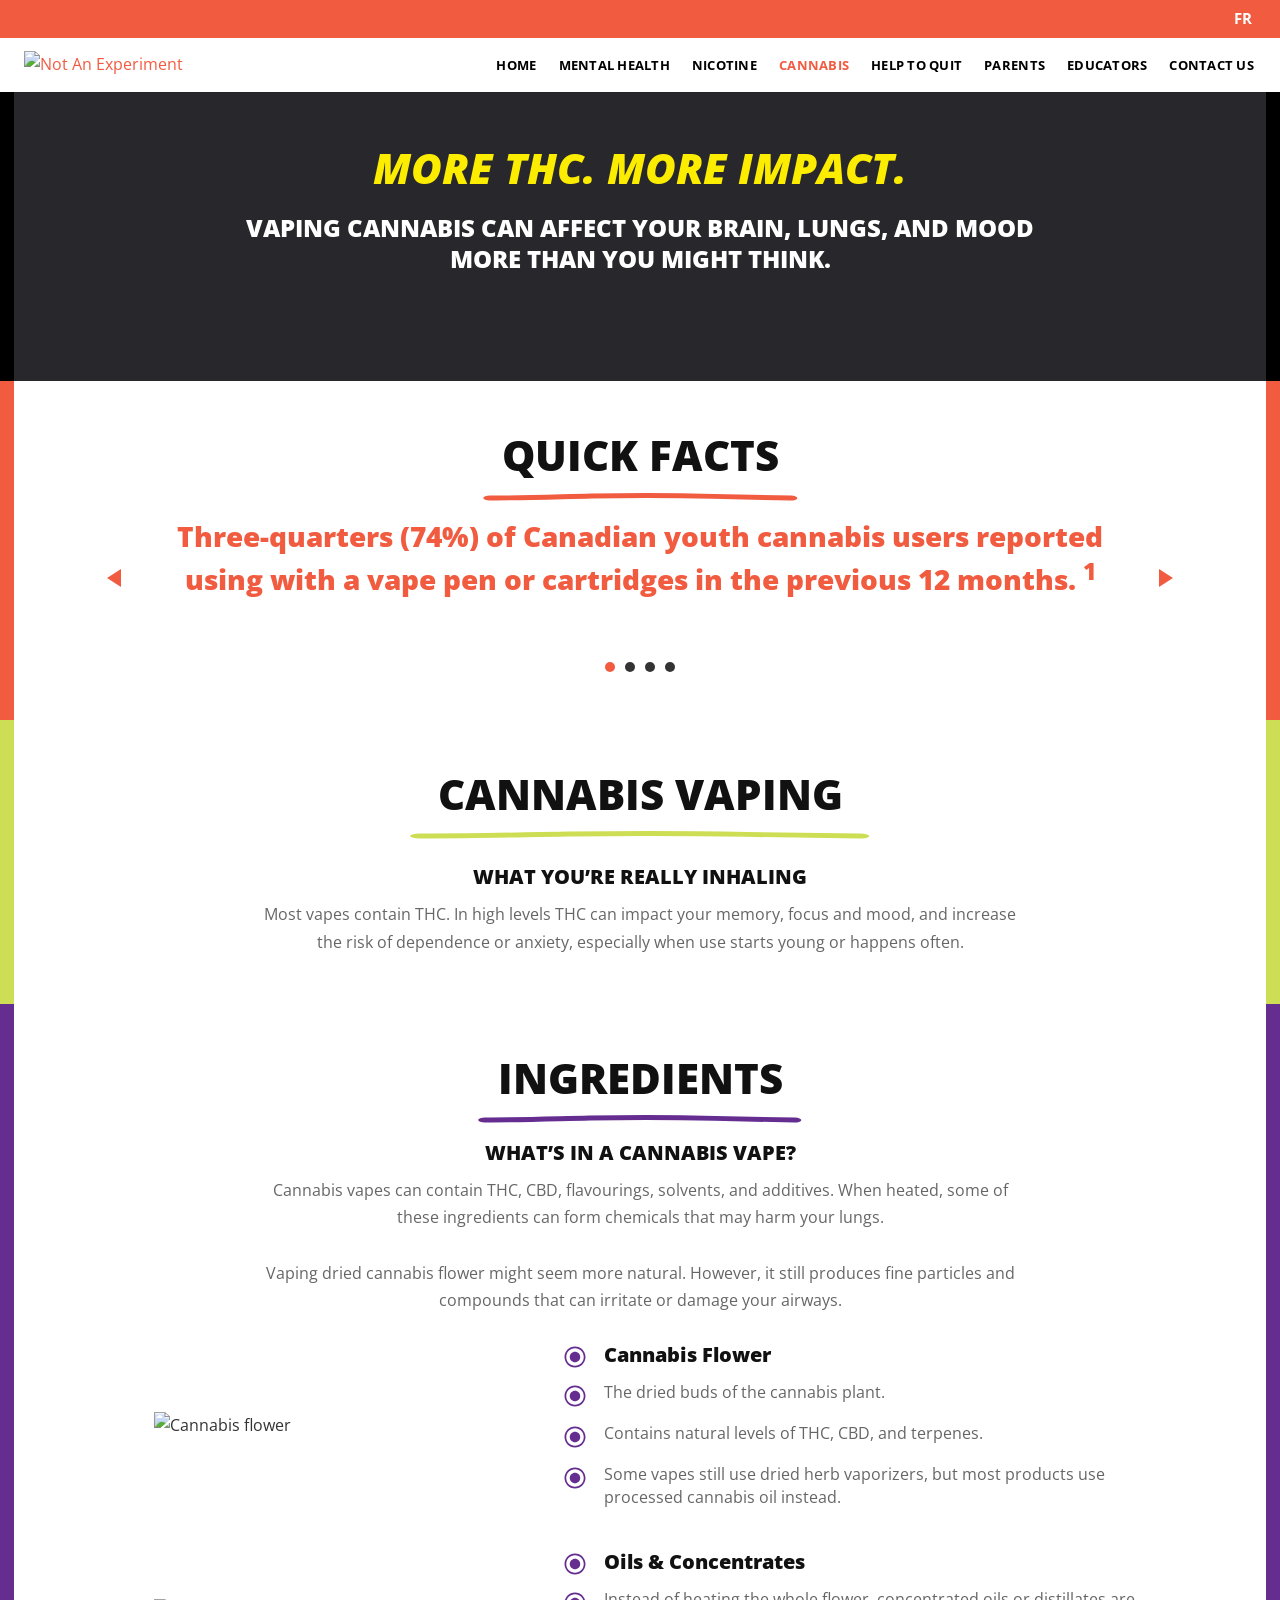
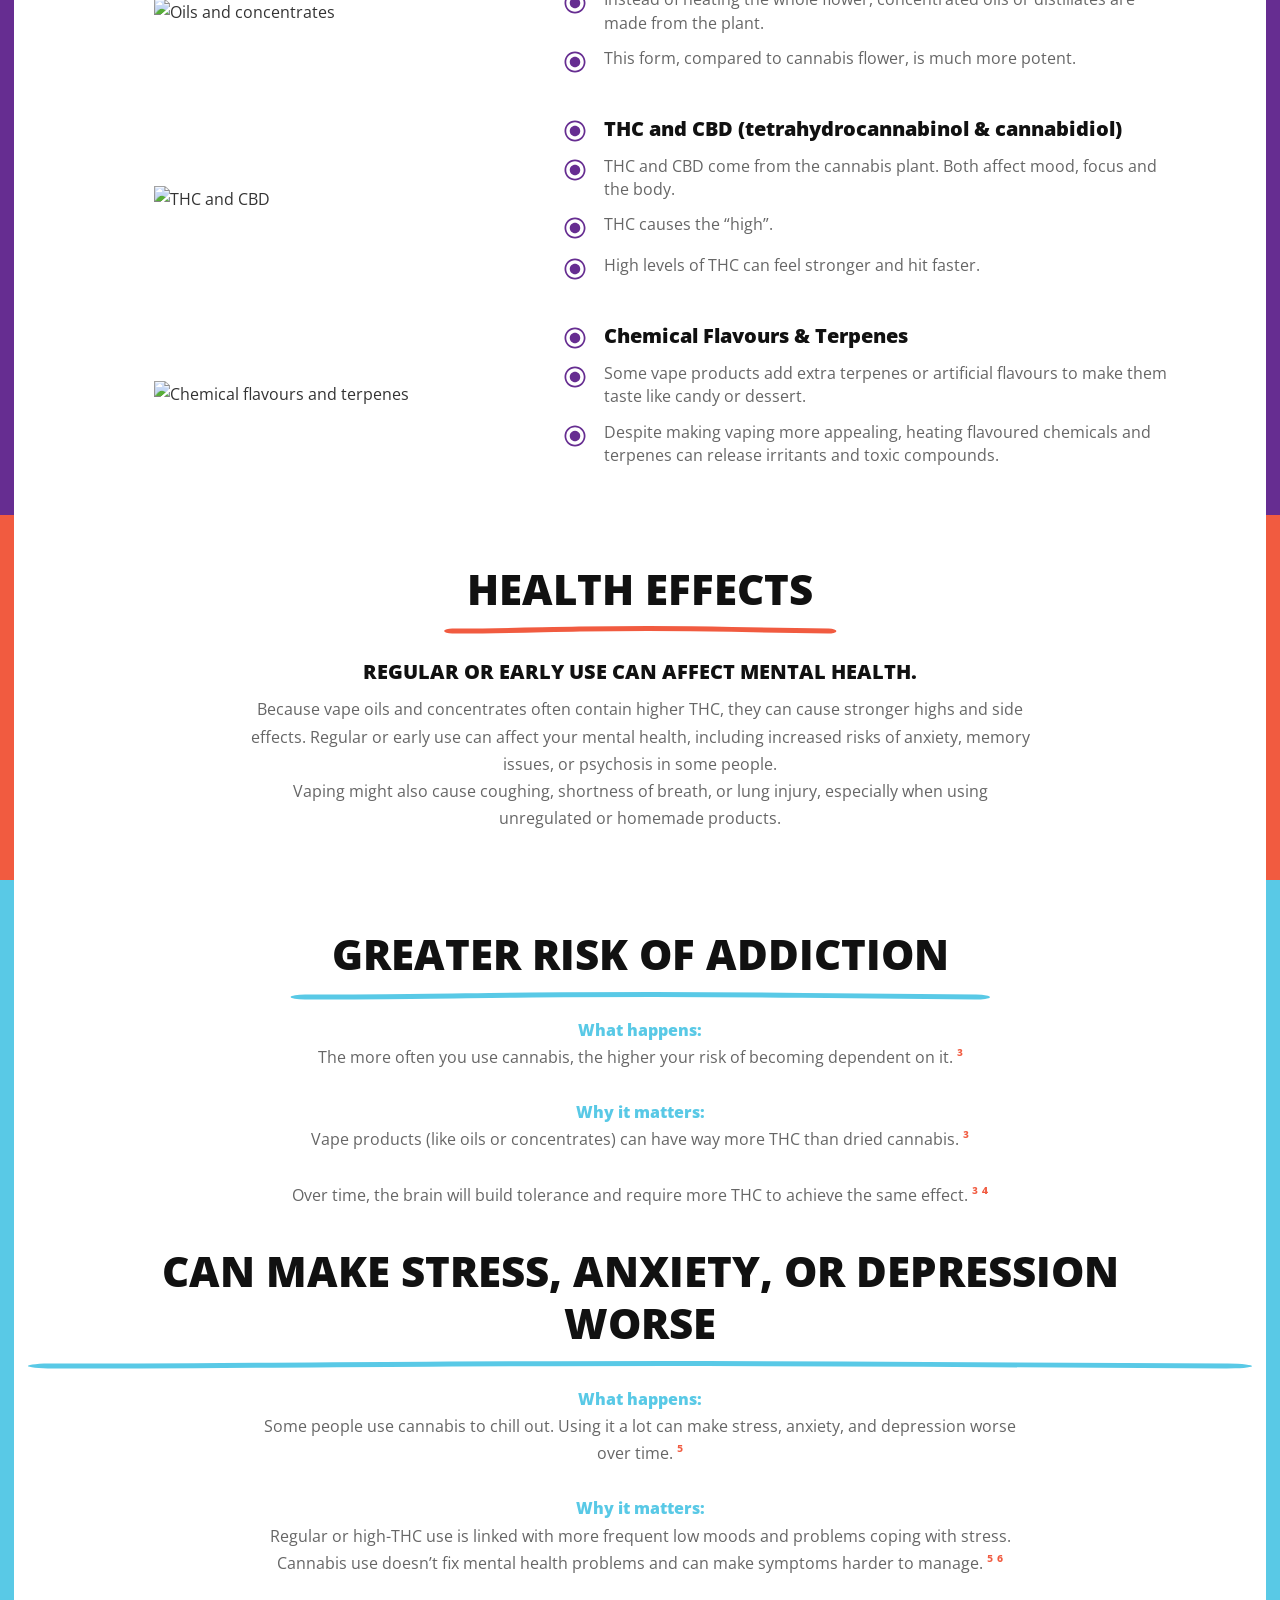
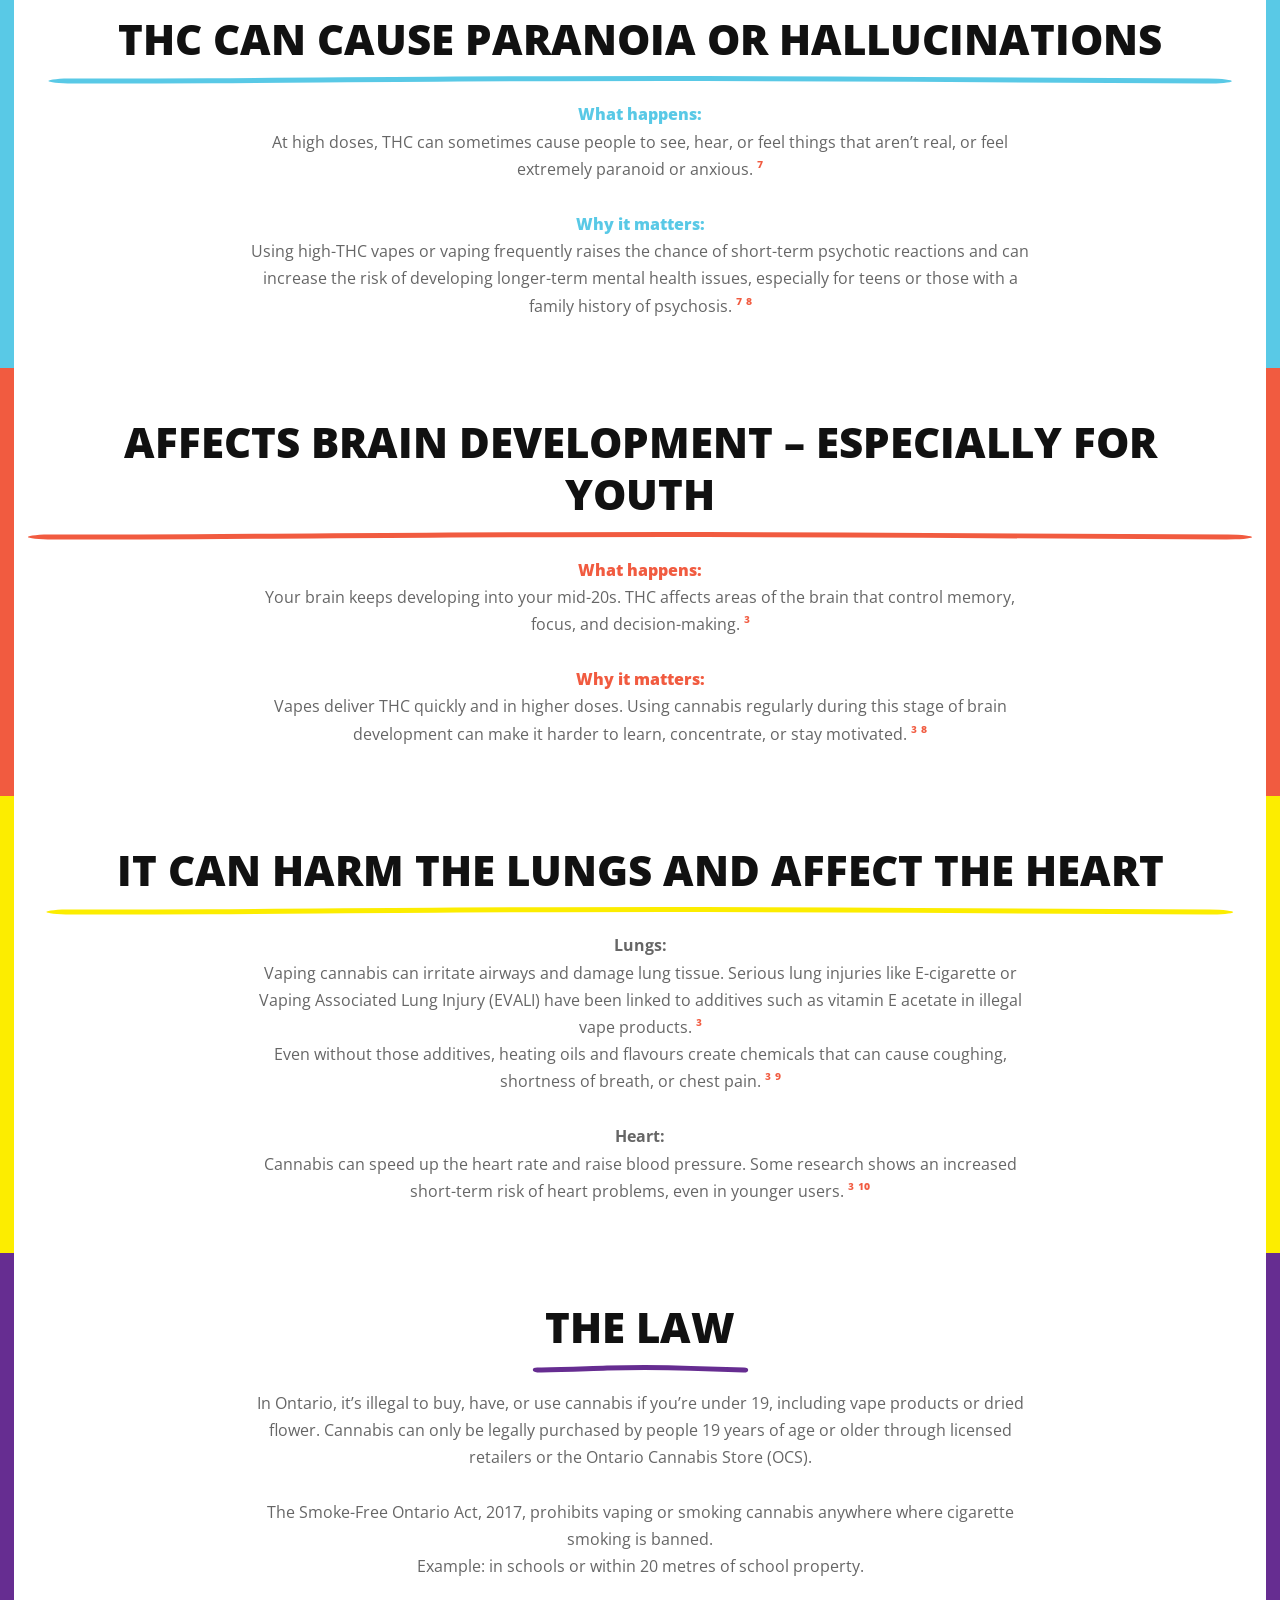
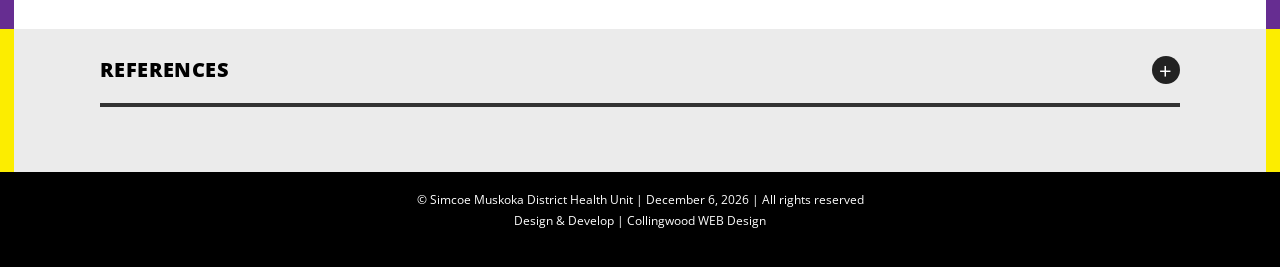
==== commit d2872386: "Match the Cannabis and Help to Quit pages to the original layout. Co-authored-by: Cursor <cursoragen" ====
--- a/cannabis.html
+++ b/cannabis.html
@@ -31,115 +31,137 @@
     </div>
   </header>
   <main>
-    <section class="hero">
-      <div class="wrap page-hero">
-        <img src="https://media.cwd-cdn.com/not-en-experiment-english/images/cannabis-hero.png" alt="">
-        <div>
-          <h1>More THC.<br>More impact.</h1>
-          <h2>Vaping cannabis can affect your brain, lungs, and mood more than you might think.</h2>
-        </div>
+    <section class="hero hero-home">
+      <div class="wrap">
+        <h1><em>MORE THC. MORE IMPACT.</em></h1>
+        <h2>Vaping cannabis can affect your brain, lungs, and mood more than you might think.</h2>
       </div>
     </section>
-    <section class="section section-border-purple">
+    <section class="section section-border-orange">
       <div class="wrap">
-        <div class="center"><h1 class="title-underline title-purple">Quick Facts</h1></div>
+        <div class="center"><h1 class="title-underline title-orange">Quick Facts</h1></div>
         <div class="facts-carousel" data-loop="true">
           <button class="facts-arrow facts-prev" type="button" aria-label="Previous fact"></button>
           <div class="facts-viewport">
-            <div class="facts-slide is-active"><p>Three-quarters (74%) of Canadian youth cannabis users reported using with a vape pen or cartridges in the previous 12 months.<sup>1</sup></p></div>
-            <div class="facts-slide"><p>The most common mode of using cannabis among Ontario secondary school students is through a vaping device.<sup>2</sup></p></div>
-            <div class="facts-slide"><p>One-in-five (18%) of Ontario secondary school students who used cannabis in the past year report that they first started to use cannabis before grade 9.<sup>2</sup></p></div>
-            <div class="facts-slide"><p>Nearly half (49%) of Ontario students perceive a great risk of harm to their health associated with smoking cannabis regularly.<sup>2</sup></p></div>
+            <div class="facts-slide is-active"><p>Three-quarters (74%) of Canadian youth cannabis users reported using with a vape pen or cartridges in the previous 12 months. <a href="#references"><sup>1</sup></a></p></div>
+            <div class="facts-slide"><p>The most common mode of using cannabis among Ontario secondary school students is through a vaping device. <a href="#references"><sup>2</sup></a></p></div>
+            <div class="facts-slide"><p>One-in-five (18%) of Ontario secondary school students who used cannabis in the past year report that they first started to use cannabis before grade 9. <a href="#references"><sup>2</sup></a></p></div>
+            <div class="facts-slide"><p>Nearly half (49%) of Ontario students perceive a great risk of harm to their health associated with smoking cannabis regularly. <a href="#references"><sup>2</sup></a></p></div>
           </div>
           <button class="facts-arrow facts-next" type="button" aria-label="Next fact"></button>
           <div class="facts-dots" role="tablist" aria-label="Quick facts"></div>
         </div>
       </div>
     </section>
-    <section class="section">
-      <div class="wrap">
-        <div class="center"><h1 class="title-underline title-orange">Cannabis Vaping</h1></div>
-        <h3>What You’re Really Inhaling</h3>
-        <p>Most vapes contain THC. In high levels THC can impact your memory, focus and mood, and increase the risk of dependence or anxiety, especially when use starts young or happens often.</p>
+    <section class="section section-border-lime">
+      <div class="wrap nic-block">
+        <div class="center"><h1 class="title-underline title-lime">Cannabis Vaping</h1></div>
+        <div class="icon-heading">
+          <img src="https://media.cwd-cdn.com/not-en-experiment-english/images/cannabis-hero.png" alt="">
+        </div>
+        <h3 class="nic-sub">What You’re Really Inhaling</h3>
+        <p class="mh-lead">Most vapes contain THC. In high levels THC can impact your memory, focus and mood, and increase the risk of dependence or anxiety, especially when use starts young or happens often.</p>
       </div>
     </section>
-    <section class="section">
+    <section class="section section-border-purple">
       <div class="wrap">
-        <div class="center"><h1 class="title-underline title-yellow">Ingredients</h1></div>
-        <h3>What’s in a cannabis vape?</h3>
-        <p>Cannabis vapes can contain THC, CBD, flavourings, solvents, and additives. When heated, some of these ingredients can form chemicals that may harm your lungs.</p>
-        <p>Vaping dried cannabis flower might seem more natural. However, it still produces fine particles and compounds that can irritate or damage your airways.</p>
-        <div class="split">
+        <div class="center"><h1 class="title-underline title-purple">Ingredients</h1></div>
+        <h3 class="nic-sub">What’s in a cannabis vape?</h3>
+        <p class="mh-lead">Cannabis vapes can contain THC, CBD, flavourings, solvents, and additives. When heated, some of these ingredients can form chemicals that may harm your lungs.</p>
+        <p class="mh-lead">Vaping dried cannabis flower might seem more natural. However, it still produces fine particles and compounds that can irritate or damage your airways.</p>
+        <div class="ing-split">
           <img src="https://media.cwd-cdn.com/not-en-experiment-english/images/ingredients-flower.png" alt="Cannabis flower">
-          <div>
-            <h3>Cannabis Flower</h3>
-            <p>The dried buds of the cannabis plant.</p>
-            <p>Contains natural levels of THC, CBD, and terpenes.</p>
-            <p>Some vapes still use dried herb vaporizers, but most products use processed cannabis oil instead.</p>
+          <div class="ing-copy">
+            <h3 class="ing-star">Cannabis Flower</h3>
+            <ul class="ing-star-list">
+              <li>The dried buds of the cannabis plant.</li>
+              <li>Contains natural levels of THC, CBD, and terpenes.</li>
+              <li>Some vapes still use dried herb vaporizers, but most products use processed cannabis oil instead.</li>
+            </ul>
           </div>
         </div>
-        <div class="split">
+        <div class="ing-split">
           <img src="https://media.cwd-cdn.com/not-en-experiment-english/images/ingredients-oils.png" alt="Oils and concentrates">
-          <div>
-            <h3>Oils &amp; Concentrates</h3>
-            <p>Instead of heating the whole flower, concentrated oils or distillates are made from the plant.</p>
-            <p>This form, compared to cannabis flower, is much more potent.</p>
+          <div class="ing-copy">
+            <h3 class="ing-star">Oils &amp; Concentrates</h3>
+            <ul class="ing-star-list">
+              <li>Instead of heating the whole flower, concentrated oils or distillates are made from the plant.</li>
+              <li>This form, compared to cannabis flower, is much more potent.</li>
+            </ul>
           </div>
         </div>
-        <div class="split">
+        <div class="ing-split">
           <img src="https://media.cwd-cdn.com/not-en-experiment-english/images/ingredients-thc-cbd.png" alt="THC and CBD">
-          <div>
-            <h3>THC and CBD (tetrahydrocannabinol &amp; cannabidiol)</h3>
-            <p>THC and CBD come from the cannabis plant. Both affect mood, focus and the body.</p>
-            <p>THC causes the “high”.</p>
-            <p>High levels of THC can feel stronger and hit faster.</p>
+          <div class="ing-copy">
+            <h3 class="ing-star">THC and CBD (tetrahydrocannabinol &amp; cannabidiol)</h3>
+            <ul class="ing-star-list">
+              <li>THC and CBD come from the cannabis plant. Both affect mood, focus and the body.</li>
+              <li>THC causes the “high”.</li>
+              <li>High levels of THC can feel stronger and hit faster.</li>
+            </ul>
           </div>
         </div>
-        <div class="split">
-          <img src="https://media.cwd-cdn.com/not-en-experiment-english/images/ingredients-flavours.png" alt="Chemical flavours">
-          <div>
-            <h3>Chemical Flavours &amp; Terpenes</h3>
-            <p>Some vape products add extra terpenes or artificial flavours to make them taste like candy or dessert.</p>
-            <p>Despite making vaping more appealing, heating flavoured chemicals and terpenes can release irritants and toxic compounds.</p>
+        <div class="ing-split">
+          <img src="https://media.cwd-cdn.com/not-en-experiment-english/images/ingredients-flavours.png" alt="Chemical flavours and terpenes">
+          <div class="ing-copy">
+            <h3 class="ing-star">Chemical Flavours &amp; Terpenes</h3>
+            <ul class="ing-star-list">
+              <li>Some vape products add extra terpenes or artificial flavours to make them taste like candy or dessert.</li>
+              <li>Despite making vaping more appealing, heating flavoured chemicals and terpenes can release irritants and toxic compounds.</li>
+            </ul>
           </div>
         </div>
       </div>
     </section>
-    <section class="section">
-      <div class="wrap">
+    <section class="section section-border-orange">
+      <div class="wrap nic-block">
         <div class="center"><h1 class="title-underline title-orange">Health Effects</h1></div>
-        <div class="split">
-          <img src="https://media.cwd-cdn.com/not-en-experiment-english/images/health-effects.png" alt="">
-          <div>
-            <h3>Regular or early use can affect mental health.</h3>
-            <p>Because vape oils and concentrates often contain higher THC, they can cause stronger highs and side effects. Regular or early use can affect your mental health, including increased risks of anxiety, memory issues, or psychosis in some people.<br>Vaping might also cause coughing, shortness of breath, or lung injury, especially when using unregulated or homemade products.</p>
-          </div>
+        <div class="icon-heading">
+          <img class="health-ekg" src="https://media.cwd-cdn.com/not-en-experiment-english/images/health-effects.png" alt="">
         </div>
-        <h1>greater risk of addiction</h1>
-        <p><strong>What happens:</strong> The more often you use cannabis, the higher your risk of becoming dependent on it.<sup>3</sup></p>
-        <p><strong>Why it matters:</strong> Vape products (like oils or concentrates) can have way more THC than dried cannabis.<sup>3</sup></p>
-        <p>Over time, the brain will build tolerance and require more THC to achieve the same effect.<sup>3 4</sup></p>
-        <h1>Can make stress, anxiety, or depression worse</h1>
-        <p><strong>What happens:</strong> Some people use cannabis to chill out. Using it a lot can make stress, anxiety, and depression worse over time.<sup>5</sup></p>
-        <p><strong>Why it matters:</strong> Regular or high-THC use is linked with more frequent low moods and problems coping with stress. Cannabis use doesn’t fix mental health problems and can make symptoms harder to manage.<sup>5 6</sup></p>
-        <h1>THC can cause paranoia or hallucinations</h1>
-        <p><strong>What happens:</strong> At high doses, THC can sometimes cause people to see, hear, or feel things that aren’t real, or feel extremely paranoid or anxious.<sup>7</sup></p>
-        <p><strong>Why it matters:</strong> Using high-THC vapes or vaping frequently raises the chance of short-term psychotic reactions and can increase the risk of developing longer-term mental health issues, especially for teens or those with a family history of psychosis.<sup>7 8</sup></p>
-        <h1>Affects brain development – especially for youth</h1>
-        <p><strong>What happens:</strong> Your brain keeps developing into your mid-20s. THC affects areas of the brain that control memory, focus, and decision-making.<sup>3</sup></p>
-        <p><strong>Why it matters:</strong> Vapes deliver THC quickly and in higher doses. Using cannabis regularly during this stage of brain development can make it harder to learn, concentrate, or stay motivated.<sup>3 8</sup></p>
-        <h1>It can harm the lungs and affect the heart</h1>
-        <p><strong>Lungs:</strong> Vaping cannabis can irritate airways and damage lung tissue. Serious lung injuries like E-cigarette or Vaping Associated Lung Injury (EVALI) have been linked to additives such as vitamin E acetate in illegal vape products.<sup>3</sup> Even without those additives, heating oils and flavours create chemicals that can cause coughing, shortness of breath, or chest pain.<sup>3 9</sup></p>
-        <p><strong>Heart:</strong> Cannabis can speed up the heart rate and raise blood pressure. Some research shows an increased short-term risk of heart problems, even in younger users.<sup>3 10</sup></p>
+        <h3 class="nic-sub">Regular or early use can affect mental health.</h3>
+        <p class="mh-lead">Because vape oils and concentrates often contain higher THC, they can cause stronger highs and side effects. Regular or early use can affect your mental health, including increased risks of anxiety, memory issues, or psychosis in some people.<br>Vaping might also cause coughing, shortness of breath, or lung injury, especially when using unregulated or homemade products.</p>
       </div>
     </section>
-    <section class="section">
+    <section class="section section-border-cyan">
       <div class="wrap">
-        <h1>THE LAW</h1>
-        <p>In Ontario, it’s illegal to buy, have, or use cannabis if you’re under 19, including vape products or dried flower. Cannabis can only be legally purchased by people 19 years of age or older through licensed retailers or the Ontario Cannabis Store (OCS).</p>
-        <p>The Smoke-Free Ontario Act, 2017, prohibits vaping or smoking cannabis anywhere where cigarette smoking is banned.<br>Example: in schools or within 20 metres of school property.</p>
-        <div class="refs">
-          <h6>References</h6>
+        <div class="center"><h1 class="title-underline title-cyan">greater risk of addiction</h1></div>
+        <p class="mh-lead"><span class="happens">What happens:</span><br>The more often you use cannabis, the higher your risk of becoming dependent on it. <a href="#references"><strong>³</strong></a></p>
+        <p class="mh-lead"><span class="happens">Why it matters:</span><br>Vape products (like oils or concentrates) can have way more THC than dried cannabis. <a href="#references"><strong>³</strong></a></p>
+        <p class="mh-lead">Over time, the brain will build tolerance and require more THC to achieve the same effect. <a href="#references"><strong>³ ⁴</strong></a></p>
+        <div class="center"><h1 class="title-underline title-cyan">Can make stress, anxiety, or depression worse</h1></div>
+        <p class="mh-lead"><span class="happens">What happens:</span><br>Some people use cannabis to chill out. Using it a lot can make stress, anxiety, and depression worse over time. <a href="#references"><strong>⁵</strong></a></p>
+        <p class="mh-lead"><span class="happens">Why it matters:</span><br>Regular or high-THC use is linked with more frequent low moods and problems coping with stress. Cannabis use doesn’t fix mental health problems and can make symptoms harder to manage. <a href="#references"><strong>⁵ ⁶</strong></a></p>
+        <div class="center"><h1 class="title-underline title-cyan">THC can cause paranoia or hallucinations</h1></div>
+        <p class="mh-lead"><span class="happens">What happens:</span><br>At high doses, THC can sometimes cause people to see, hear, or feel things that aren’t real, or feel extremely paranoid or anxious. <a href="#references"><strong>⁷</strong></a></p>
+        <p class="mh-lead"><span class="happens">Why it matters:</span><br>Using high-THC vapes or vaping frequently raises the chance of short-term psychotic reactions and can increase the risk of developing longer-term mental health issues, especially for teens or those with a family history of psychosis. <a href="#references"><strong>⁷ ⁸</strong></a></p>
+      </div>
+    </section>
+    <section class="section section-border-orange">
+      <div class="wrap">
+        <div class="center"><h1 class="title-underline title-orange">Affects brain development – especially for youth</h1></div>
+        <p class="mh-lead"><span class="happens">What happens:</span><br>Your brain keeps developing into your mid-20s. THC affects areas of the brain that control memory, focus, and decision-making. <a href="#references"><strong>³</strong></a></p>
+        <p class="mh-lead"><span class="happens">Why it matters:</span><br>Vapes deliver THC quickly and in higher doses. Using cannabis regularly during this stage of brain development can make it harder to learn, concentrate, or stay motivated. <a href="#references"><strong>³ ⁸</strong></a></p>
+      </div>
+    </section>
+    <section class="section section-border-yellow">
+      <div class="wrap">
+        <div class="center"><h1 class="title-underline title-yellow">It can harm the lungs and affect the heart</h1></div>
+        <p class="mh-lead"><strong>Lungs:</strong><br>Vaping cannabis can irritate airways and damage lung tissue. Serious lung injuries like E-cigarette or Vaping Associated Lung Injury (EVALI) have been linked to additives such as vitamin E acetate in illegal vape products. <a href="#references"><strong>³</strong></a><br>Even without those additives, heating oils and flavours create chemicals that can cause coughing, shortness of breath, or chest pain. <a href="#references"><strong>³ ⁹</strong></a></p>
+        <p class="mh-lead"><strong>Heart:</strong><br>Cannabis can speed up the heart rate and raise blood pressure. Some research shows an increased short-term risk of heart problems, even in younger users. <a href="#references"><strong>³ ¹⁰</strong></a></p>
+      </div>
+    </section>
+    <section class="section section-border-purple">
+      <div class="wrap nic-block">
+        <div class="center"><h1 class="title-underline title-purple">The Law</h1></div>
+        <p class="mh-lead">In Ontario, it’s illegal to buy, have, or use cannabis if you’re under 19, including vape products or dried flower. Cannabis can only be legally purchased by people 19 years of age or older through licensed retailers or the Ontario Cannabis Store (OCS).</p>
+        <p class="mh-lead">The Smoke-Free Ontario Act, 2017, prohibits vaping or smoking cannabis anywhere where cigarette smoking is banned.<br>Example: in schools or within 20 metres of school property.</p>
+      </div>
+    </section>
+    <section class="refs-wrap section-border-yellow" id="references">
+      <div class="wrap">
+        <details class="refs-toggle">
+          <summary>References</summary>
           <ol>
             <li>Health Canada. (2023). <em>Canadian Substance Use Survey (CSUS).</em> Government of Canada.</li>
             <li>Centre for Addiction and Mental Health. (2023). <em>Ontario Student Drug Use and Health Survey (OSDUHS).</em> CAMH.</li>
@@ -152,7 +174,7 @@
             <li>Ontario Health. (2020). <em>Vaping: What you need to know.</em> Ontario Health.</li>
             <li>Fraser Health Authority. (n.d.). <em>Cannabis.</em> Fraser Health.</li>
           </ol>
-        </div>
+        </details>
       </div>
     </section>
   </main>
--- a/css/style.css
+++ b/css/style.css
@@ -687,6 +687,96 @@
 .check-cyan li::before { color: var(--cyan); }
 .check-purple li::before { color: var(--purple); }
 .check-lime li::before { color: var(--lime); }
+.check-yellow li::before { color: var(--yellow); }
+
+.mh-intro {
+  max-width: 820px;
+  margin: 0 auto 28px;
+  font-size: 20px;
+  font-weight: 700;
+  line-height: 1.4;
+  text-align: center;
+  color: #333;
+}
+
+.mh-lead {
+  max-width: 780px;
+  margin: 0 auto 28px;
+  text-align: center;
+  color: var(--muted);
+}
+
+.section .wrap > .mh-lead + .center {
+  margin-top: 36px;
+}
+
+.mh-didyou {
+  color: var(--orange);
+  text-transform: uppercase;
+  font-size: 24px;
+  font-weight: 800;
+  text-align: center;
+  margin: 0 0 12px;
+}
+
+.mh-checks {
+  max-width: 820px;
+  margin: 0 auto;
+}
+
+.mh-checks > li {
+  color: var(--orange);
+  font-size: 20px;
+  font-weight: 700;
+  font-style: italic;
+  padding-left: 44px;
+}
+
+.mh-checks > li::before {
+  content: "\f00c";
+  display: flex;
+  align-items: center;
+  justify-content: center;
+  width: 28px;
+  height: 28px;
+  border-radius: 50%;
+  background: var(--orange);
+  color: #fff;
+  font-size: 13px;
+  line-height: 1;
+  top: 4px;
+}
+
+.mh-checks > li {
+  color: var(--orange);
+  font-size: 20px;
+  font-weight: 700;
+  font-style: italic;
+}
+
+.mh-checks a {
+  color: var(--orange);
+}
+
+.mh-include-label {
+  margin: 14px 0 6px;
+}
+
+.mh-include {
+  margin: 0;
+  padding-left: 1.2em;
+  list-style: disc;
+}
+
+.mh-include li {
+  padding-left: 0;
+  margin-bottom: 4px;
+  color: var(--orange);
+}
+
+.mh-include li::before {
+  content: none;
+}
 
 .industry-kicker {
   text-transform: uppercase;
@@ -896,6 +986,62 @@
   opacity: 1;
 }
 
+.weight-grid {
+  display: grid;
+  grid-template-columns: repeat(4, 1fr);
+  gap: 22px;
+}
+
+.weight-grid .hover-card {
+  background: var(--yellow);
+  border: 3px solid var(--orange);
+  box-shadow: 2px 4px 10px rgba(0, 0, 0, 0.16);
+}
+
+.pressure-tips {
+  margin-top: 8px;
+}
+
+.pressure-tips h2 {
+  color: var(--orange);
+  font-size: 24px;
+  font-weight: 800;
+  text-align: center;
+  margin: 0;
+  line-height: 1.35;
+}
+
+.support-quit {
+  text-align: center;
+}
+
+.support-quit .icon-heading img {
+  width: 151px;
+}
+
+.support-need {
+  margin: 0 0 8px;
+  font-size: 16px;
+  color: #333;
+}
+
+.support-contact {
+  margin: 0 0 1.2em;
+  color: #333;
+  line-height: 1.7;
+}
+
+.support-contact a {
+  color: var(--cyan);
+  font-weight: 700;
+  text-decoration: underline;
+}
+
+.support-contact a[href^="tel"] {
+  color: #333;
+  text-decoration: none;
+}
+
 /* Split media */
 .split {
   display: grid;
@@ -924,6 +1070,304 @@
   letter-spacing: 0.04em;
 }
 
+.refs-wrap {
+  background-color: rgba(0, 0, 0, 0.08);
+  background-image: url("https://media.cwd-cdn.com/not-en-experiment-english/images/smoke-bg.png");
+  background-repeat: no-repeat;
+  background-position: center bottom;
+  background-size: 100% auto;
+  padding: 8px 0 calc(100vw * 131 / 2560);
+}
+
+.refs-toggle {
+  border-bottom: 4px solid #333;
+}
+
+.refs-toggle:not([open]) > *:not(summary) {
+  display: none;
+}
+
+.refs-toggle summary {
+  display: flex;
+  align-items: center;
+  justify-content: space-between;
+  gap: 16px;
+  list-style: none;
+  cursor: default;
+  font-size: 20px;
+  font-weight: 800;
+  letter-spacing: 0.02em;
+  text-transform: uppercase;
+  color: #000;
+  padding: 16px 0;
+  user-select: none;
+  pointer-events: none;
+}
+
+.refs-toggle summary::-webkit-details-marker,
+.refs-toggle summary::marker {
+  display: none;
+  content: none;
+}
+
+.refs-toggle summary::after {
+  content: "+";
+  flex: 0 0 auto;
+  width: 28px;
+  height: 28px;
+  border-radius: 50%;
+  background: #222;
+  color: #fff;
+  font-size: 22px;
+  font-weight: 400;
+  line-height: 1;
+  display: grid;
+  place-items: center;
+  cursor: pointer;
+  pointer-events: auto;
+}
+
+.refs-toggle[open] summary::after {
+  content: "\2212";
+}
+
+.refs-toggle ol {
+  margin: 0;
+  padding: 8px 0 18px 1.3em;
+  font-size: 13px;
+  color: var(--muted);
+}
+
+.nic-sub {
+  text-align: center;
+  font-size: 20px;
+  font-weight: 800;
+  text-transform: uppercase;
+  color: #111;
+  margin: 0 0 12px;
+}
+
+.nic-block .icon-heading img {
+  width: 110px;
+}
+
+.nic-block .health-ekg {
+  width: 158px;
+}
+
+.game-cta {
+  background-color: #28282c;
+  text-align: center;
+  padding: 0 0 40px;
+  overflow: hidden;
+  border-left: var(--side-stripe) solid #fff;
+  border-right: var(--side-stripe) solid #fff;
+}
+
+.game-cta::before {
+  content: "";
+  display: block;
+  width: 100%;
+  height: calc(100vw * 100 / 2560);
+  min-height: 40px;
+  background-image: url("https://media.cwd-cdn.com/not-en-experiment-english/images/hero-smoke.png");
+  background-repeat: no-repeat;
+  background-position: center top;
+  background-size: 100% auto;
+  transform: scaleY(-1);
+}
+
+.game-cta h3 {
+  margin: 20px 0 0;
+  color: #fff;
+  font-size: 20px;
+  font-weight: 800;
+  text-transform: uppercase;
+}
+
+.game-cta h2 {
+  margin: 0 0 12px;
+  color: var(--yellow);
+  font-size: clamp(28px, 4vw, 42px);
+  font-weight: 800;
+  line-height: 1.2;
+  text-transform: uppercase;
+}
+
+.game-cta a {
+  display: block;
+  max-width: 1080px;
+  margin: 0 auto;
+  padding: 0 20px 8px;
+  color: inherit;
+  text-decoration: none;
+}
+
+.game-cta img {
+  width: min(280px, 70%);
+  margin: 0 auto;
+}
+
+.ing-split {
+  display: grid;
+  grid-template-columns: minmax(160px, 0.9fr) 1.3fr;
+  gap: 32px;
+  align-items: center;
+  margin: 8px 0 40px;
+}
+
+.ing-split img {
+  width: min(320px, 100%);
+  margin: 0 auto;
+}
+
+.ing-copy h3 {
+  font-size: 20px;
+  font-weight: 800;
+  margin: 0 0 10px;
+  color: #111;
+}
+
+.ing-copy p {
+  margin: 0 0 8px;
+  color: var(--muted);
+}
+
+.ing-copy p:last-child {
+  margin-bottom: 0;
+}
+
+/* Cannabis ingredients: original Divi ETmodules `\` = selected-circle / bullseye */
+.ing-star,
+.ing-star-list li {
+  display: flex;
+  align-items: flex-start;
+  gap: 15px;
+}
+
+.ing-star {
+  margin: 0 0 12px;
+  line-height: 1.3;
+}
+
+.ing-star-list {
+  list-style: none;
+  margin: 0;
+  padding: 0;
+}
+
+.ing-star-list li {
+  margin: 0 0 12px;
+  color: var(--muted);
+  line-height: 1.45;
+}
+
+.ing-star-list li:last-child {
+  margin-bottom: 0;
+}
+
+.ing-star::before,
+.ing-star-list li::before {
+  content: "";
+  flex: 0 0 28px;
+  width: 28px;
+  height: 28px;
+  margin-top: 1px;
+  background-color: var(--purple);
+  -webkit-mask: url("data:image/svg+xml,%3Csvg xmlns='http://www.w3.org/2000/svg' viewBox='0 0 1024 1024'%3E%3Cg transform='translate(0 960) scale(1 -1)'%3E%3Cpath fill-rule='evenodd' d='M512 832c-212.096 0-384-171.904-384-384s171.904-384 384-384 384 171.904 384 384-171.904 384-384 384zM512 128c-176.448 0-320 143.552-320 320s143.552 320 320 320 320-143.552 320-320-143.552-320-320-320zM320 448c0-106.039 85.961-192 192-192s192 85.961 192 192c0 106.039-85.961 192-192 192s-192-85.961-192-192z'/%3E%3C/g%3E%3C/svg%3E") center / contain no-repeat;
+  mask: url("data:image/svg+xml,%3Csvg xmlns='http://www.w3.org/2000/svg' viewBox='0 0 1024 1024'%3E%3Cg transform='translate(0 960) scale(1 -1)'%3E%3Cpath fill-rule='evenodd' d='M512 832c-212.096 0-384-171.904-384-384s171.904-384 384-384 384 171.904 384 384-171.904 384-384 384zM512 128c-176.448 0-320 143.552-320 320s143.552 320 320 320 320-143.552 320-320-143.552-320-320-320zM320 448c0-106.039 85.961-192 192-192s192 85.961 192 192c0 106.039-85.961 192-192 192s-192-85.961-192-192z'/%3E%3C/g%3E%3C/svg%3E") center / contain no-repeat;
+}
+
+.happens {
+  font-weight: 800;
+}
+
+.section-border-cyan .happens {
+  color: var(--cyan);
+}
+
+.section-border-orange .happens {
+  color: var(--orange);
+}
+
+.acc-toggle {
+  border-bottom: 4px solid #333;
+  margin: 0 0 6px;
+}
+
+.acc-toggle:not([open]) > *:not(summary) {
+  display: none;
+}
+
+.acc-toggle summary {
+  display: flex;
+  align-items: center;
+  justify-content: space-between;
+  gap: 16px;
+  list-style: none;
+  cursor: default;
+  font-size: 18px;
+  font-weight: 800;
+  color: #000;
+  padding: 12px 0;
+  user-select: none;
+  pointer-events: none;
+}
+
+.acc-toggle summary::-webkit-details-marker,
+.acc-toggle summary::marker {
+  display: none;
+  content: none;
+}
+
+.acc-toggle summary::after {
+  content: "+";
+  flex: 0 0 auto;
+  width: 28px;
+  height: 28px;
+  border-radius: 50%;
+  background: var(--acc, var(--lime));
+  color: #fff;
+  font-size: 22px;
+  font-weight: 400;
+  line-height: 1;
+  display: grid;
+  place-items: center;
+  cursor: pointer;
+  pointer-events: auto;
+}
+
+.acc-lime { --acc: var(--lime); }
+.acc-orange { --acc: var(--orange); }
+
+.acc-toggle[open] summary::after {
+  content: "\2212";
+}
+
+.acc-toggle ul,
+.acc-toggle p {
+  margin: 0;
+  padding: 4px 0 16px 1.2em;
+  color: var(--muted);
+  font-size: 15px;
+}
+
+.acc-toggle p {
+  padding-left: 0;
+}
+
+.health-row {
+  display: grid;
+  grid-template-columns: minmax(140px, 220px) 1fr;
+  gap: 28px;
+  align-items: start;
+}
+
+.health-row img {
+  width: min(180px, 100%);
+  margin: 0 auto;
+}
+
 .smoke {
   background: #111 url("https://media.cwd-cdn.com/not-en-experiment-english/images/smoke-bg.png") center bottom / contain no-repeat;
   color: var(--white);
@@ -937,20 +1381,82 @@
   color: var(--white);
 }
 
+.section-clouds {
+  background-image: url("https://media.cwd-cdn.com/not-en-experiment-english/images/smoke-bg.png");
+  background-repeat: no-repeat;
+  background-position: center bottom;
+  background-size: 100% auto;
+  padding-bottom: calc(48px + 100vw * 131 / 2560);
+}
+
+.quit-split {
+  display: grid;
+  grid-template-columns: minmax(120px, 0.9fr) 2fr;
+  gap: 32px;
+  align-items: center;
+  margin: 28px auto 36px;
+  max-width: 780px;
+}
+
+.quit-split img {
+  width: min(140px, 100%);
+  margin: 0 auto;
+}
+
 .q-list {
   list-style: none;
   padding: 0;
-  font-size: 22px;
+  margin: 0;
+  font-size: 18px;
+  color: #333;
+}
+
+.q-list li {
+  display: flex;
+  align-items: flex-start;
+  gap: 15px;
+  margin: 0 0 16px;
+  line-height: 1.4;
+}
+
+.q-list li:last-child {
+  margin-bottom: 0;
+}
+
+.q-list li::before {
+  content: "\f059";
+  font-family: "Font Awesome 6 Free";
+  font-weight: 900;
+  color: var(--orange);
+  font-size: 28px;
+  line-height: 1;
+  flex: 0 0 28px;
+}
+
+.quit-lead {
+  font-size: 17px;
+}
+
+.quit-lead a {
+  text-decoration: underline;
   font-weight: 700;
 }
 
-.q-list li {
-  margin: 0 0 14px;
-}
-
-.q-list i {
-  color: var(--cyan);
-  margin-right: 10px;
+.yes {
+  color: var(--red);
+  font-weight: 800;
+}
+
+.quash-card {
+  display: block;
+  width: min(55%, 720px);
+  margin: 36px auto 0;
+  border: 7px solid var(--orange);
+}
+
+.quash-card img {
+  display: block;
+  width: 100%;
 }
 
 .legend {
@@ -1104,8 +1610,12 @@
   .grid-2,
   .grid-3,
   .grid-4,
+  .weight-grid,
   .icon-cols,
+  .ing-split,
+  .health-row,
   .split,
+  .quit-split,
   .page-hero,
   .contact-form .name-row,
   .industry-split {
@@ -1129,6 +1639,10 @@
   .nav-row {
     flex-wrap: wrap;
   }
+
+  .weight-grid {
+    grid-template-columns: 1fr 1fr;
+  }
 }
 
 @media (max-width: 767px) {
@@ -1136,4 +1650,6 @@
   .hero-home { padding: 36px 0 0; }
   .hero-home::after { margin-top: 20px; }
   .section { padding: 36px 0; }
-}
+  .section-clouds { padding-bottom: calc(36px + 100vw * 131 / 2560); }
+  .quash-card { width: min(90%, 720px); }
+}
